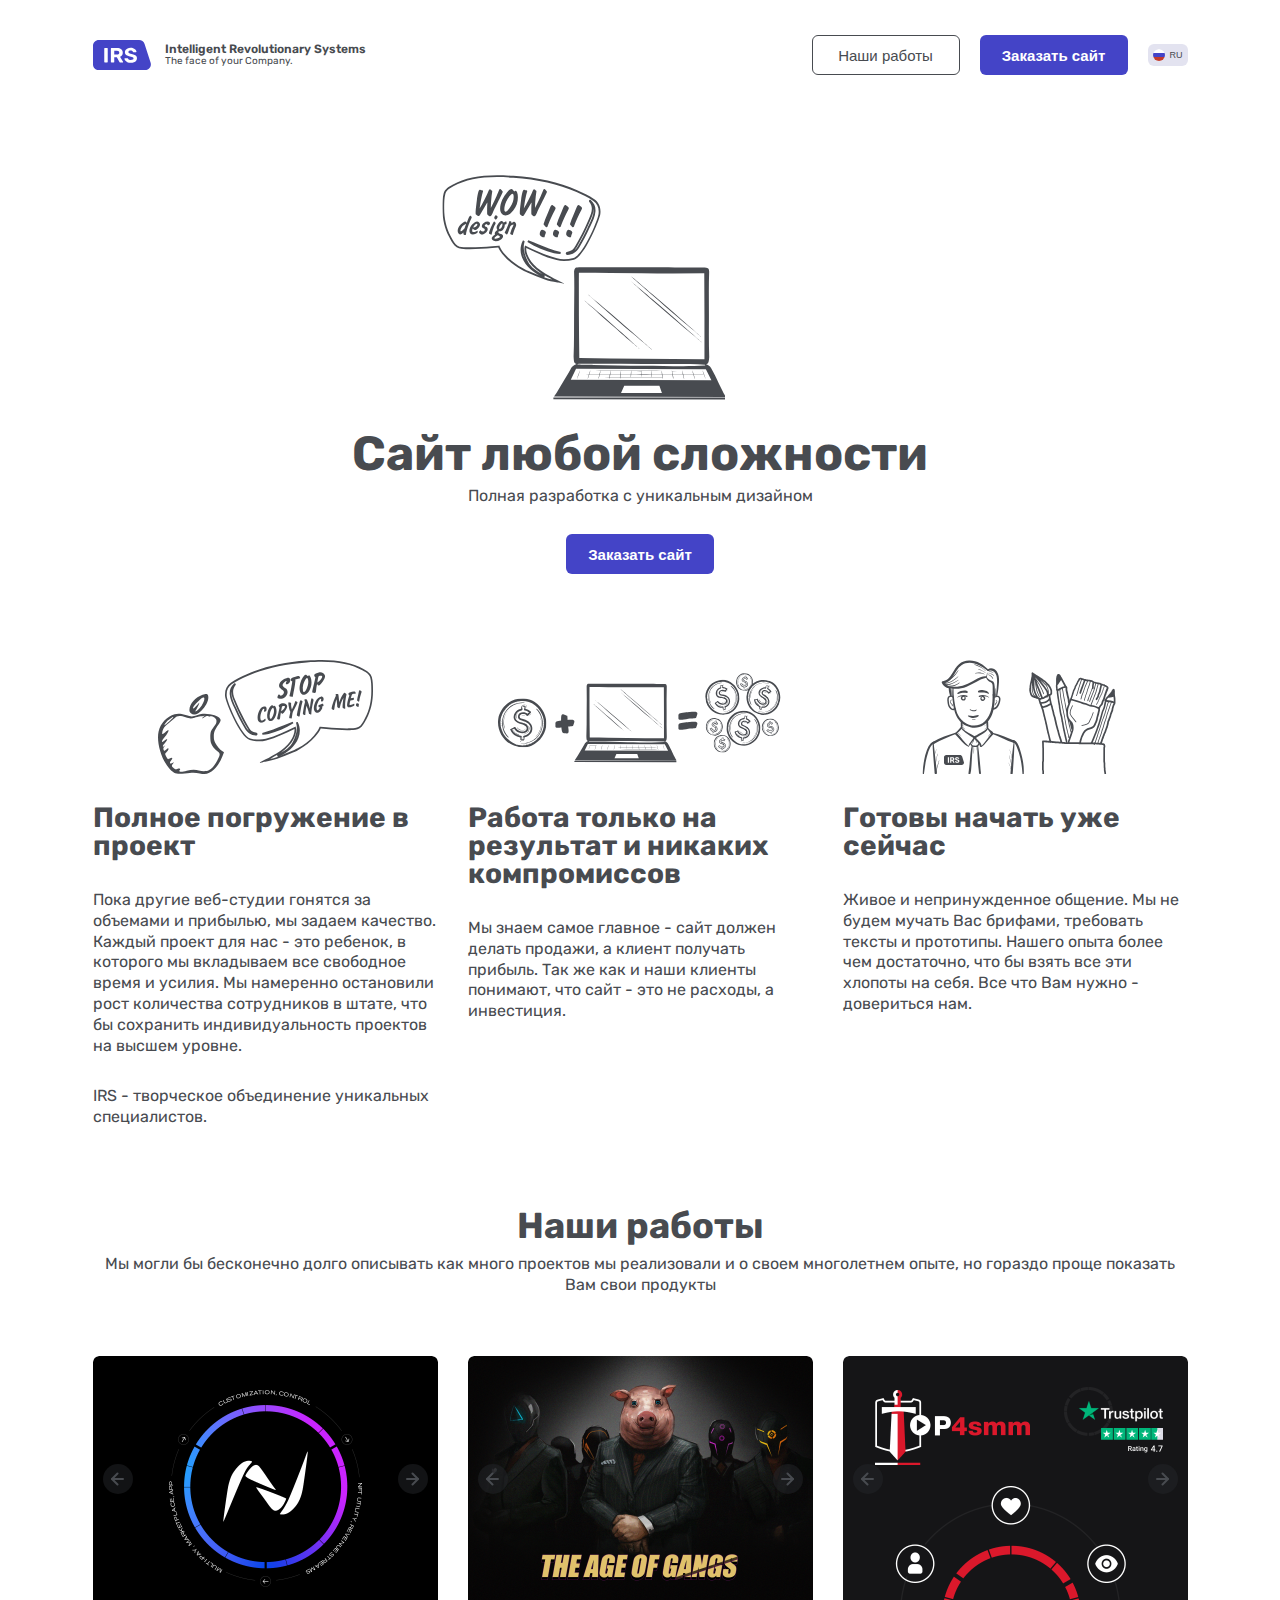
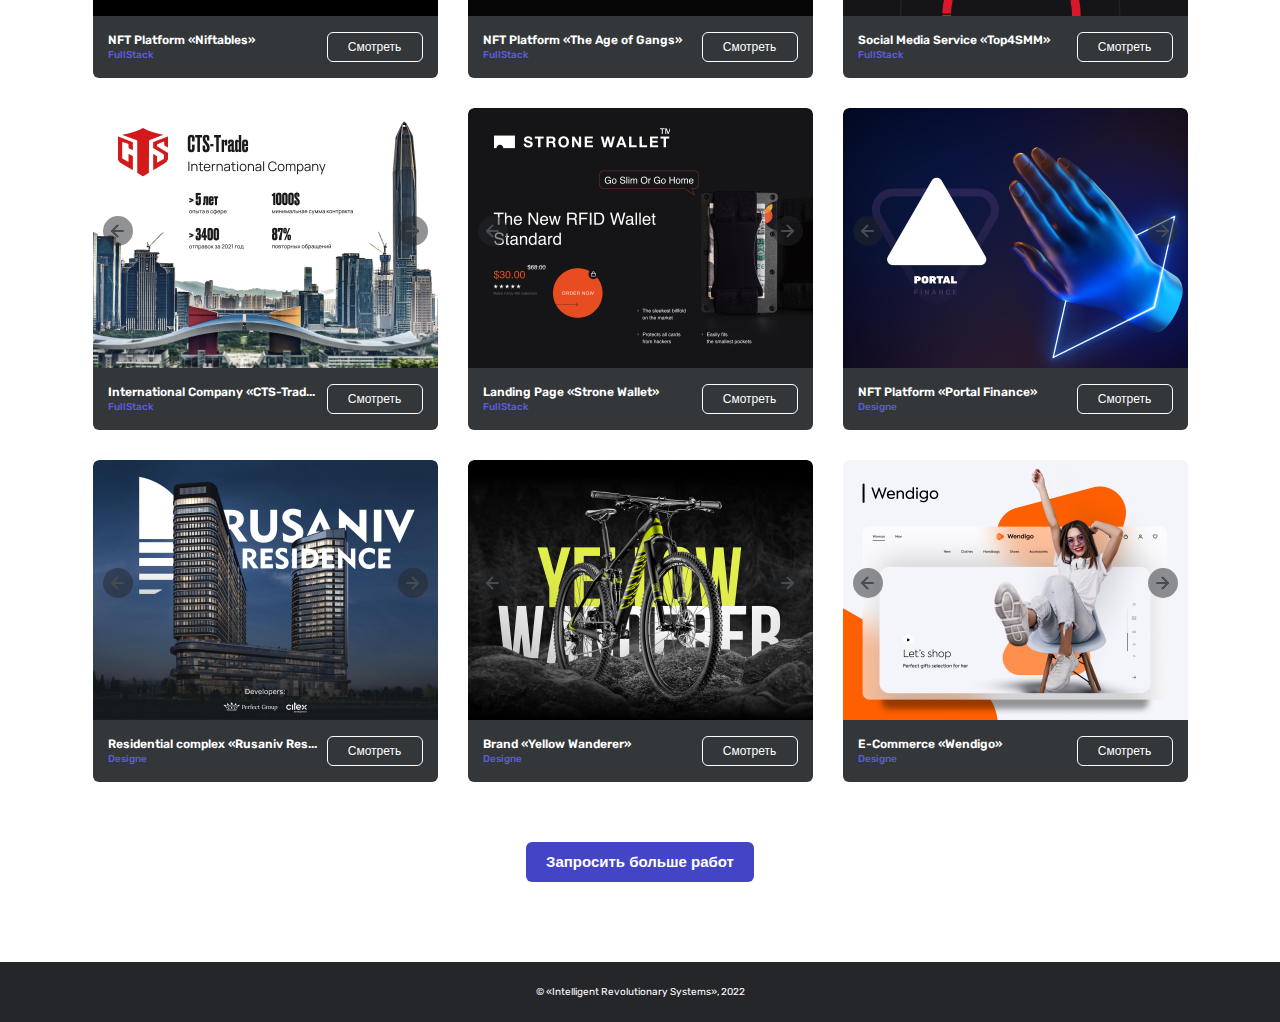
==== index.html @ e844b292 "add: mobile" ====
<!DOCTYPE html>
<html lang="en">

<head>
  <meta charset="UTF-8" />
  <meta http-equiv="X-UA-Compatible" content="IE=edge" />
  <meta name="viewport" content="width=device-width, initial-scale=1.0" />
  <title>Intelligent Revolutionary Systems</title>
  <link rel="stylesheet" href="./css/style.css" />
  <link rel="stylesheet" href="./css/reset.css" />
  <link rel="stylesheet" href="./css/swiper.css" />
</head>

<body>
  <div class="wrapper">
    <header class="header container">
      <div class="header__left-block">
        <img src="./img/header/logo.svg" alt="irs" />
        <div class="header__logo-title">
          <span>Intelligent Revolutionary Systems</span>
          <span>The face of your Company.</span>
        </div>
      </div>
      <div class="header__right-block">
        <button>Наши работы</button>
        <button>Заказать сайт</button>
        <button>
          <img src="./img/header/ru.svg" alt="ru" />
          RU
        </button>
      </div>
    </header>
    <main class="main container">
      <img class="main__logo" src="./img/main/main-logo.svg" alt="design" />
      <h1 class="main__title">Сайт любой сложности</h1>
      <span class="main__subtitle">Полная разработка с уникальным дизайном</span>
      <button class="main__button">Заказать сайт</button>
    </main>
    <div class="about container">
      <div class="about__elem">
        <img src="./img/about/about-elem1.svg" />
        <h2>Полное погружение в проект</h2>
        <p>
          Пока другие веб-студии гонятся за объемами и прибылью, мы задаем
          качество. Каждый проект для нас - это ребенок, в которого мы
          вкладываем все свободное время и усилия. Мы намеренно остановили
          рост количества сотрудников в штате, что бы сохранить
          индивидуальность проектов на высшем уровне.
        </p>
        <p>IRS - творческое объединение уникальных специалистов.</p>
      </div>
      <div class="about__elem">
        <img src="./img/about/about-elem2.svg" />
        <h2>Работа только на результат и никаких компромиссов</h2>
        <p>
          Мы знаем самое главное - сайт должен делать продажи, а клиент
          получать прибыль. Так же как и наши клиенты понимают, что сайт - это
          не расходы, а инвестиция.
        </p>
      </div>
      <div class="about__elem">
        <img src="./img/about/about-elem3.svg" />
        <h2>Готовы начать уже сейчас</h2>
        <p>
          Живое и непринужденное общение. Мы не будем мучать Вас брифами,
          требовать тексты и прототипы. Нашего опыта более чем достаточно, что
          бы взять все эти хлопоты на себя. Все что Вам нужно - довериться
          нам.
        </p>
      </div>
    </div>
    <div class="portfolio container">
      <h2 class="portfolio__title">Наши работы</h2>
      <span class="portfolio__subtitle">Мы могли бы бесконечно долго описывать как много проектов мы
        реализовали и о своем многолетнем опыте, но гораздо проще показать Вам
        свои продукты</span>
      <div class="portfolio__flex-container">
        <div class="flex-elem">
          <div class="flex-elem__slider swiper">
            <div class="swiper-wrapper">
              <div class="swiper-slide">
                <img src="./img/portfolio/elem1/slide1.png" alt="" />
              </div>
              <div class="swiper-slide">
                <img src="./img/portfolio/elem1/slide2.png" alt="" />
              </div>
              <div class="swiper-slide">
                <img src="./img/portfolio/elem1/slide3.png" alt="" />
              </div>
              <div class="swiper-slide">
                <img src="./img/portfolio/elem1/slide4.png" alt="" />
              </div>
            </div>
            <div class="swiper-pagination"></div>
            <div class="swiper-button-prev"></div>
            <div class="swiper-button-next"></div>
          </div>
          <div class="flex-elem__information">
            <div class="flex-elem__description">
              <span class="flex-elem__title">NFT Platform «Niftables»</span>
              <span class="flex-elem__subtitle">FullStack</span>
            </div>
            <button class="flex-elem__button">Смотреть</button>
          </div>
        </div>

        <div class="flex-elem">
          <div class="flex-elem__slider swiper">
            <div class="swiper-wrapper">
              <div class="swiper-slide">
                <img src="./img/portfolio/elem2/slide1.png" alt="" />
              </div>
              <div class="swiper-slide">
                <img src="./img/portfolio/elem2/slide2.png" alt="" />
              </div>
              <div class="swiper-slide">
                <img src="./img/portfolio/elem2/slide3.png" alt="" />
              </div>
              <div class="swiper-slide">
                <img src="./img/portfolio/elem2/slide4.png" alt="" />
              </div>
            </div>
            <div class="swiper-pagination"></div>
            <div class="swiper-button-prev"></div>
            <div class="swiper-button-next"></div>
          </div>
          <div class="flex-elem__information">
            <div class="flex-elem__description">
              <span class="flex-elem__title">NFT Platform «The Age of Gangs»</span>
              <span class="flex-elem__subtitle">FullStack</span>
            </div>
            <button class="flex-elem__button">Смотреть</button>
          </div>
        </div>

        <div class="flex-elem">
          <div class="flex-elem__slider swiper">
            <div class="swiper-wrapper">
              <div class="swiper-slide">
                <img src="./img/portfolio/elem3/slide1.png" alt="" />
              </div>
              <div class="swiper-slide">
                <img src="./img/portfolio/elem3/slide2.png" alt="" />
              </div>
              <div class="swiper-slide">
                <img src="./img/portfolio/elem3/slide3.png" alt="" />
              </div>
              <div class="swiper-slide">
                <img src="./img/portfolio/elem3/slide4.png" alt="" />
              </div>
            </div>
            <div class="swiper-pagination"></div>
            <div class="swiper-button-prev"></div>
            <div class="swiper-button-next"></div>
          </div>
          <div class="flex-elem__information">
            <div class="flex-elem__description">
              <span class="flex-elem__title">Social Media Service «Top4SMM»</span>
              <span class="flex-elem__subtitle">FullStack</span>
            </div>
            <button class="flex-elem__button">Смотреть</button>
          </div>
        </div>

        <div class="flex-elem">
          <div class="flex-elem__slider swiper">
            <div class="swiper-wrapper">
              <div class="swiper-slide">
                <img src="./img/portfolio/elem4/slide1.png" alt="" />
              </div>
              <div class="swiper-slide">
                <img src="./img/portfolio/elem4/slide2.png" alt="" />
              </div>
              <div class="swiper-slide">
                <img src="./img/portfolio/elem4/slide3.png" alt="" />
              </div>
              <div class="swiper-slide">
                <img src="./img/portfolio/elem4/slide4.png" alt="" />
              </div>
            </div>
            <div class="swiper-pagination"></div>
            <div class="swiper-button-prev"></div>
            <div class="swiper-button-next"></div>
          </div>
          <div class="flex-elem__information">
            <div class="flex-elem__description">
              <span class="flex-elem__title">International Company «CTS-Trad...</span>
              <span class="flex-elem__subtitle">FullStack</span>
            </div>
            <button class="flex-elem__button">Смотреть</button>
          </div>
        </div>

        <div class="flex-elem">
          <div class="flex-elem__slider swiper">
            <div class="swiper-wrapper">
              <div class="swiper-slide">
                <img src="./img/portfolio/elem5/slide1.png" alt="" />
              </div>
              <div class="swiper-slide">
                <img src="./img/portfolio/elem5/slide2.png" alt="" />
              </div>
              <div class="swiper-slide">
                <img src="./img/portfolio/elem5/slide3.png" alt="" />
              </div>
              <div class="swiper-slide">
                <img src="./img/portfolio/elem5/slide4.png" alt="" />
              </div>
            </div>
            <div class="swiper-pagination"></div>
            <div class="swiper-button-prev"></div>
            <div class="swiper-button-next"></div>
          </div>
          <div class="flex-elem__information">
            <div class="flex-elem__description">
              <span class="flex-elem__title">Landing Page «Strone Wallet»</span>
              <span class="flex-elem__subtitle">FullStack</span>
            </div>
            <button class="flex-elem__button">Смотреть</button>
          </div>
        </div>

        <div class="flex-elem">
          <div class="flex-elem__slider swiper">
            <div class="swiper-wrapper">
              <div class="swiper-slide">
                <img src="./img/portfolio/elem6/slide1.png" alt="" />
              </div>
              <div class="swiper-slide">
                <img src="./img/portfolio/elem6/slide2.png" alt="" />
              </div>
              <div class="swiper-slide">
                <img src="./img/portfolio/elem6/slide3.png" alt="" />
              </div>
              <div class="swiper-slide">
                <img src="./img/portfolio/elem6/slide4.png" alt="" />
              </div>
            </div>
            <div class="swiper-pagination"></div>
            <div class="swiper-button-prev"></div>
            <div class="swiper-button-next"></div>
          </div>
          <div class="flex-elem__information">
            <div class="flex-elem__description">
              <span class="flex-elem__title">NFT Platform «Portal Finance»</span>
              <span class="flex-elem__subtitle">Designe</span>
            </div>
            <button class="flex-elem__button">Смотреть</button>
          </div>
        </div>

        <div class="flex-elem">
          <div class="flex-elem__slider swiper">
            <div class="swiper-wrapper">
              <div class="swiper-slide">
                <img src="./img/portfolio/elem7/slide1.png" alt="" />
              </div>
              <div class="swiper-slide">
                <img src="./img/portfolio/elem7/slide2.png" alt="" />
              </div>
              <div class="swiper-slide">
                <img src="./img/portfolio/elem7/slide3.png" alt="" />
              </div>
              <div class="swiper-slide">
                <img src="./img/portfolio/elem7/slide4.png" alt="" />
              </div>
            </div>
            <div class="swiper-pagination"></div>
            <div class="swiper-button-prev"></div>
            <div class="swiper-button-next"></div>
          </div>
          <div class="flex-elem__information">
            <div class="flex-elem__description">
              <span class="flex-elem__title">Residential complex «Rusaniv Res...</span>
              <span class="flex-elem__subtitle">Designe</span>
            </div>
            <button class="flex-elem__button">Смотреть</button>
          </div>
        </div>

        <div class="flex-elem">
          <div class="flex-elem__slider swiper">
            <div class="swiper-wrapper">
              <div class="swiper-slide">
                <img src="./img/portfolio/elem8/slide1.png" alt="" />
              </div>
              <div class="swiper-slide">
                <img src="./img/portfolio/elem8/slide2.png" alt="" />
              </div>
              <div class="swiper-slide">
                <img src="./img/portfolio/elem8/slide3.png" alt="" />
              </div>
              <div class="swiper-slide">
                <img src="./img/portfolio/elem8/slide4.png" alt="" />
              </div>
            </div>
            <div class="swiper-pagination"></div>
            <div class="swiper-button-prev"></div>
            <div class="swiper-button-next"></div>
          </div>
          <div class="flex-elem__information">
            <div class="flex-elem__description">
              <span class="flex-elem__title">Brand «Yellow Wanderer»</span>
              <span class="flex-elem__subtitle">Designe</span>
            </div>
            <button class="flex-elem__button">Смотреть</button>
          </div>
        </div>

        <div class="flex-elem">
          <div class="flex-elem__slider swiper">
            <div class="swiper-wrapper">
              <div class="swiper-slide">
                <img src="./img/portfolio/elem9/slide1.png" alt="" />
              </div>
              <div class="swiper-slide">
                <img src="./img/portfolio/elem9/slide2.png" alt="" />
              </div>
              <div class="swiper-slide">
                <img src="./img/portfolio/elem9/slide3.png" alt="" />
              </div>
              <div class="swiper-slide">
                <img src="./img/portfolio/elem9/slide4.png" alt="" />
              </div>
            </div>
            <div class="swiper-pagination"></div>
            <div class="swiper-button-prev"></div>
            <div class="swiper-button-next"></div>
          </div>
          <div class="flex-elem__information">
            <div class="flex-elem__description">
              <span class="flex-elem__title">E-Commerce «Wendigo»</span>
              <span class="flex-elem__subtitle">Designe</span>
            </div>
            <button class="flex-elem__button">Смотреть</button>
          </div>
        </div>
      </div>
      <button class="portfolio__button">Запросить больше работ</button>
    </div>
    <footer class="footer">
      <span class="footer__description">© «Intelligent Revolutionary Systems», 2022</span>
    </footer>
  </div>
  <div class="wrapper-mobile">
    <header class="header-mobile">
      <div class="header-mobile__left-block">
        <img src="./img/header/logo.svg" alt="irs" />
        <div class="header__logo-title">
          <span>Intelligent Revolutionary Systems</span>
          <span>The face of your Company.</span>
        </div>
      </div>
      <div class="header-mobile__right-block">
        <button>
          <img src="./img/header/ru.svg" alt="ru" />
          RU
        </button>
      </div>
    </header>
    <main class="main-mobile">
      <div class="swiper main-mobile__slider">
        <!-- Дополнительная обязательная оболочка -->
        <div class="swiper-wrapper">
          <!-- Слайды -->
          <div class="swiper-slide">
            <img class="main-mobile__logo" src="./img/main/main-logo.svg" alt="design" />
            <h1 class="main-mobile__title">Сайт любой сложности</h1>
            <span class="main-mobile__subtitle">
              Полная разработка с уникальным дизайном</span>
            <img src="./img/main/hand.svg" alt="hand" class="hand">
          </div>
          <div class="swiper-slide">
            <img class="main-mobile__slide-logo" src="./img/about/about-elem1.svg">
            <h2>Полное погружение в проект</h2>
            <p>Пока другие веб-студии гонятся за объемами и прибылью, <span>мы задаем качество.</span> Каждый проект для
              нас - это
              ребенок, в которого мы вкладываем все свободное время и усилия. Мы намеренно остановили рост количества
              сотрудников в штате, что бы сохранить индивидуальность проектов на высшем уровне. </p>
            <p>
              IRS - творческое объединение уникальных специалистов. </p>
          </div>
          <div class="swiper-slide">
            <img class="main-mobile__slide-logo" src="./img/about/about-elem2.svg">
            <h2>Работа только на результат и никаких компромиссов</h2>
            <p>Мы знаем самое главное - сайт должен делать продажи, а клиент получать прибыль. Так же как и наши клиенты
              понимают, что сайт - это не расходы, а инвестиция. </p>
          </div>
          <div class="swiper-slide">
            <img class="main-mobile__slide-logo" src="./img/about/about-elem3.svg">
            <h2>Готовы начать уже сейчас</h2>
            <p>Живое и непринужденное общение. Мы не будем мучать Вас брифами, требовать тексты и прототипы. Нашего
              опыта более чем достаточно, что бы взять все эти хлопоты на себя. Все что Вам нужно - довериться нам. </p>
          </div>
        </div>
        <!-- Если нам нужна нумерация страниц -->
        <div class="swiper-pagination mobile-pagination"></div>
      </div>
    </main>
    <footer class="footer-mobile">
      <button>Заказать сайт</button>
      <button>Наши работы</button>
    </footer>


  </div>
  </div>
  <script src="./swiper.js"></script>
  <script src="./script.js"></script>
</body>

</html>
---- css/style.css ----
/* rubik-regular - latin_cyrillic */
@font-face {
  font-family: "Rubik";
  font-style: normal;
  font-weight: 400;
  src: url("../fonts/rubik-v19-latin_cyrillic-regular.eot");
  /* IE9 Compat Modes */
  src: local(""), url("../fonts/rubik-v19-latin_cyrillic-regular.eot?#iefix") format("embedded-opentype"), url("../fonts/rubik-v19-latin_cyrillic-regular.woff2") format("woff2"), url("../fonts/rubik-v19-latin_cyrillic-regular.woff") format("woff"), url("../fonts/rubik-v19-latin_cyrillic-regular.ttf") format("truetype"), url("../fonts/rubik-v19-latin_cyrillic-regular.svg#Rubik") format("svg");
  /* Legacy iOS */
}

/* rubik-500 - latin_cyrillic */
@font-face {
  font-family: "Rubik";
  font-style: normal;
  font-weight: 500;
  src: url("../fonts/rubik-v19-latin_cyrillic-500.eot");
  /* IE9 Compat Modes */
  src: local(""), url("../fonts/rubik-v19-latin_cyrillic-500.eot?#iefix") format("embedded-opentype"), url("../fonts/rubik-v19-latin_cyrillic-500.woff2") format("woff2"), url("../fonts/rubik-v19-latin_cyrillic-500.woff") format("woff"), url("../fonts/rubik-v19-latin_cyrillic-500.ttf") format("truetype"), url("../fonts/rubik-v19-latin_cyrillic-500.svg#Rubik") format("svg");
  /* Legacy iOS */
}

/* rubik-600 - latin_cyrillic */
@font-face {
  font-family: "Rubik";
  font-style: normal;
  font-weight: 600;
  src: url("../fonts/rubik-v19-latin_cyrillic-600.eot");
  /* IE9 Compat Modes */
  src: local(""), url("../fonts/rubik-v19-latin_cyrillic-600.eot?#iefix") format("embedded-opentype"), url("../fonts/rubik-v19-latin_cyrillic-600.woff2") format("woff2"), url("../fonts/rubik-v19-latin_cyrillic-600.woff") format("woff"), url("../fonts/rubik-v19-latin_cyrillic-600.ttf") format("truetype"), url("../fonts/rubik-v19-latin_cyrillic-600.svg#Rubik") format("svg");
  /* Legacy iOS */
}

/* rubik-700 - latin_cyrillic */
@font-face {
  font-family: "Rubik";
  font-style: normal;
  font-weight: 700;
  src: url("../fonts/rubik-v19-latin_cyrillic-700.eot");
  /* IE9 Compat Modes */
  src: local(""), url("../fonts/rubik-v19-latin_cyrillic-700.eot?#iefix") format("embedded-opentype"), url("../fonts/rubik-v19-latin_cyrillic-700.woff2") format("woff2"), url("../fonts/rubik-v19-latin_cyrillic-700.woff") format("woff"), url("../fonts/rubik-v19-latin_cyrillic-700.ttf") format("truetype"), url("../fonts/rubik-v19-latin_cyrillic-700.svg#Rubik") format("svg");
  /* Legacy iOS */
}

.container {
  width: 1095px;
  margin: 0 auto;
}

button {
  cursor: pointer;
  padding: 0;
  display: -webkit-box;
  display: -ms-flexbox;
  display: flex;
  -webkit-box-align: center;
      -ms-flex-align: center;
          align-items: center;
  -webkit-box-pack: center;
      -ms-flex-pack: center;
          justify-content: center;
  -webkit-transition: 0.3s;
  transition: 0.3s;
}

* {
  -webkit-box-sizing: border-box;
          box-sizing: border-box;
}

body {
  font-family: Rubik;
  font-style: normal;
  color: #484b50;
}

body .wrapper-mobile {
  display: none;
  padding: 0 15px;
  width: 100%;
  height: 100vh;
  -webkit-box-orient: vertical;
  -webkit-box-direction: normal;
      -ms-flex-direction: column;
          flex-direction: column;
  -webkit-box-pack: justify;
      -ms-flex-pack: justify;
          justify-content: space-between;
}

body .wrapper-mobile .header-mobile {
  height: 62px;
  display: -webkit-box;
  display: -ms-flexbox;
  display: flex;
  -webkit-box-pack: justify;
      -ms-flex-pack: justify;
          justify-content: space-between;
  -webkit-box-align: center;
      -ms-flex-align: center;
          align-items: center;
}

body .wrapper-mobile .header-mobile .header-mobile__left-block {
  display: -webkit-box;
  display: -ms-flexbox;
  display: flex;
  -webkit-box-align: center;
      -ms-flex-align: center;
          align-items: center;
  gap: 10px;
}

body .wrapper-mobile .header-mobile .header-mobile__left-block img {
  width: 62px;
}

body .wrapper-mobile .header-mobile .header-mobile__left-block .header__logo-title {
  display: -webkit-box;
  display: -ms-flexbox;
  display: flex;
  -webkit-box-orient: vertical;
  -webkit-box-direction: normal;
      -ms-flex-direction: column;
          flex-direction: column;
}

body .wrapper-mobile .header-mobile .header-mobile__left-block .header__logo-title span:first-child {
  font-weight: 600;
  font-size: 12px;
}

body .wrapper-mobile .header-mobile .header-mobile__left-block .header__logo-title span:last-child {
  font-weight: 400;
  font-size: 10px;
}

body .wrapper-mobile .header-mobile .header-mobile__right-block button {
  width: 40px;
  height: 22px;
  display: -webkit-box;
  display: -ms-flexbox;
  display: flex;
  -webkit-box-align: center;
      -ms-flex-align: center;
          align-items: center;
  -webkit-box-pack: center;
      -ms-flex-pack: center;
          justify-content: center;
  gap: 5px;
  font-weight: 500;
  font-size: 9px;
  border: none;
  background: #e3e3f0;
  border-radius: 6px;
  color: #484b50;
}

body .wrapper-mobile .header-mobile .header-mobile__right-block button img {
  width: 12px;
  border-radius: 32px;
}

body .wrapper-mobile .main-mobile {
  width: auto;
  max-width: 630px;
  margin: 0 auto;
}

body .wrapper-mobile .main-mobile .main-mobile__slider {
  height: 83vh;
}

body .wrapper-mobile .main-mobile .main-mobile__slider .swiper-wrapper .swiper-slide {
  padding: 21px;
  display: -webkit-box;
  display: -ms-flexbox;
  display: flex;
  -webkit-box-align: center;
      -ms-flex-align: center;
          align-items: center;
  -webkit-box-pack: center;
      -ms-flex-pack: center;
          justify-content: center;
  -webkit-box-orient: vertical;
  -webkit-box-direction: normal;
      -ms-flex-direction: column;
          flex-direction: column;
}

body .wrapper-mobile .main-mobile .main-mobile__slider .swiper-wrapper .swiper-slide .main-mobile__logo {
  width: 283px;
}

body .wrapper-mobile .main-mobile .main-mobile__slider .swiper-wrapper .swiper-slide .main-mobile__title {
  margin: 30px 0 0 0;
  font-weight: 700;
  font-size: 36px;
  text-align: center;
}

body .wrapper-mobile .main-mobile .main-mobile__slider .swiper-wrapper .swiper-slide .main-mobile__subtitle {
  font-weight: 400;
  font-size: 16px;
  line-height: 130%;
  text-align: center;
  margin: 10px 0 0 0;
}

body .wrapper-mobile .main-mobile .main-mobile__slider .swiper-wrapper .swiper-slide .hand {
  margin: 30px 0 0 0;
  width: 25px;
}

body .wrapper-mobile .main-mobile .main-mobile__slider .swiper-wrapper .swiper-slide .main-mobile__slide-logo {
  width: 309px;
}

body .wrapper-mobile .main-mobile .main-mobile__slider .swiper-wrapper .swiper-slide h2 {
  margin: 30px auto 0 0;
  font-weight: 700;
  font-size: 28px;
}

body .wrapper-mobile .main-mobile .main-mobile__slider .swiper-wrapper .swiper-slide p {
  margin: 30px auto 0 0;
  font-weight: 400;
  font-size: 16px;
  line-height: 130%;
}

body .wrapper-mobile .main-mobile .main-mobile__slider .swiper-wrapper .swiper-slide p span {
  font-weight: 600;
}

body .wrapper-mobile .main-mobile .main-mobile__slider .mobile-pagination {
  position: fixed;
  left: 15px;
  right: auto;
}

body .wrapper-mobile .main-mobile .main-mobile__slider .mobile-pagination .swiper-pagination-bullet-active {
  background: #4444C7;
}

body .wrapper-mobile .footer-mobile {
  display: -webkit-box;
  display: -ms-flexbox;
  display: flex;
  -webkit-box-align: center;
      -ms-flex-align: center;
          align-items: center;
  -webkit-box-pack: justify;
      -ms-flex-pack: justify;
          justify-content: space-between;
  padding: 0 0 15px 0;
  gap: 15px;
  border-radius: 6px;
}

body .wrapper-mobile .footer-mobile button {
  width: 100%;
  height: 40px;
  border: none;
  background: none;
  font-size: 15px;
  border-radius: 6px;
}

body .wrapper-mobile .footer-mobile button:first-child {
  background-color: #4444c7;
  font-weight: 600;
  color: #ffffff;
}

body .wrapper-mobile .footer-mobile button:first-child:hover {
  background-color: #5c5cdc;
}

body .wrapper-mobile .footer-mobile button:last-child {
  border: 1px solid #484b50;
  font-weight: 400;
  color: #484b50;
}

body .wrapper-mobile .footer-mobile button:last-child:hover {
  background-color: #484b50;
  color: #ffffff;
}

body .wrapper {
  padding: 35px 0 0 0;
  width: 100%;
}

body .wrapper .header {
  display: -webkit-box;
  display: -ms-flexbox;
  display: flex;
  -webkit-box-align: center;
      -ms-flex-align: center;
          align-items: center;
  -webkit-box-pack: justify;
      -ms-flex-pack: justify;
          justify-content: space-between;
}

body .wrapper .header .header__left-block {
  display: -webkit-box;
  display: -ms-flexbox;
  display: flex;
  -webkit-box-align: center;
      -ms-flex-align: center;
          align-items: center;
  -webkit-box-pack: start;
      -ms-flex-pack: start;
          justify-content: flex-start;
  gap: 12px;
}

body .wrapper .header .header__left-block img {
  width: 60px;
}

body .wrapper .header .header__left-block .header__logo-title {
  display: -webkit-box;
  display: -ms-flexbox;
  display: flex;
  -webkit-box-align: start;
      -ms-flex-align: start;
          align-items: flex-start;
  -webkit-box-orient: vertical;
  -webkit-box-direction: normal;
      -ms-flex-direction: column;
          flex-direction: column;
  -webkit-box-pack: center;
      -ms-flex-pack: center;
          justify-content: center;
}

body .wrapper .header .header__left-block .header__logo-title span {
  font-weight: 600;
  font-size: 12px;
  line-height: 100%;
  display: -webkit-box;
  display: -ms-flexbox;
  display: flex;
  -webkit-box-align: center;
      -ms-flex-align: center;
          align-items: center;
}

body .wrapper .header .header__left-block .header__logo-title span:last-child {
  font-weight: 400;
  font-size: 10px;
  line-height: 120%;
}

body .wrapper .header .header__right-block {
  display: -webkit-box;
  display: -ms-flexbox;
  display: flex;
  -webkit-box-align: center;
      -ms-flex-align: center;
          align-items: center;
  -webkit-box-pack: end;
      -ms-flex-pack: end;
          justify-content: flex-end;
  gap: 20px;
}

body .wrapper .header .header__right-block button {
  width: 148px;
  height: 40px;
  border: 1px solid #484b50;
  border-radius: 6px;
  background: none;
  font-weight: 400;
  font-size: 15px;
  color: #484b50;
}

body .wrapper .header .header__right-block button:nth-child(1):hover {
  background: #484b50;
  color: #ffffff;
}

body .wrapper .header .header__right-block button:nth-child(2) {
  background-color: #4444c7;
  border: none;
  color: #ffffff;
  font-weight: 600;
}

body .wrapper .header .header__right-block button:nth-child(2):hover {
  background: #5c5cdc;
}

body .wrapper .header .header__right-block button:nth-child(3) {
  display: -webkit-box;
  display: -ms-flexbox;
  display: flex;
  -webkit-box-align: center;
      -ms-flex-align: center;
          align-items: center;
  width: 40px;
  height: 22px;
  -webkit-box-pack: center;
      -ms-flex-pack: center;
          justify-content: center;
  gap: 5px;
  font-weight: 500;
  font-size: 9px;
  border: none;
  background-color: #e3e3f0;
}

body .wrapper .header .header__right-block button:nth-child(3):hover {
  background: #ffffff;
}

body .wrapper .header .header__right-block button:nth-child(3) img {
  border-radius: 50%;
  width: 12px;
}

body .wrapper .main {
  padding: 100px 0 0 0;
  display: -webkit-box;
  display: -ms-flexbox;
  display: flex;
  -webkit-box-orient: vertical;
  -webkit-box-direction: normal;
      -ms-flex-direction: column;
          flex-direction: column;
  -webkit-box-align: center;
      -ms-flex-align: center;
          align-items: center;
  -webkit-box-pack: center;
      -ms-flex-pack: center;
          justify-content: center;
}

body .wrapper .main .main__logo {
  width: 283px;
  -webkit-transform: translateX(-20%);
          transform: translateX(-20%);
}

body .wrapper .main .main__title {
  font-weight: 700;
  font-size: 48px;
  margin: 30px 0 0 0;
}

body .wrapper .main .main__subtitle {
  font-weight: 400;
  font-size: 16px;
  margin: 10px 0 0 0;
}

body .wrapper .main .main__button {
  margin: 30px 0 0 0;
  width: 148px;
  height: 40px;
  border-radius: 6px;
  font-weight: 600;
  font-size: 15px;
  background-color: #4444c7;
  border: none;
  color: #ffffff;
}

body .wrapper .main .main__button:hover {
  background: #5c5cdc;
}

body .wrapper .about {
  padding: 86px 0 0 0;
  display: -webkit-box;
  display: -ms-flexbox;
  display: flex;
  -webkit-box-pack: justify;
      -ms-flex-pack: justify;
          justify-content: space-between;
}

body .wrapper .about .about__elem {
  display: -webkit-box;
  display: -ms-flexbox;
  display: flex;
  -webkit-box-orient: vertical;
  -webkit-box-direction: normal;
      -ms-flex-direction: column;
          flex-direction: column;
  width: 345px;
  gap: 30px;
}

body .wrapper .about .about__elem img {
  width: 345px;
}

body .wrapper .about .about__elem h2 {
  font-weight: 700;
  font-size: 28px;
  line-height: 100%;
}

body .wrapper .about .about__elem p {
  font-weight: 400;
  font-size: 16px;
  line-height: 130%;
}

body .wrapper .portfolio {
  padding: 80px 0 0 0;
  display: -webkit-box;
  display: -ms-flexbox;
  display: flex;
  -webkit-box-orient: vertical;
  -webkit-box-direction: normal;
      -ms-flex-direction: column;
          flex-direction: column;
  -webkit-box-align: center;
      -ms-flex-align: center;
          align-items: center;
}

body .wrapper .portfolio .portfolio__title {
  font-weight: 700;
  font-size: 36px;
}

body .wrapper .portfolio .portfolio__subtitle {
  margin: 10px 0 0 0;
  font-weight: 400;
  font-size: 16px;
  line-height: 130%;
  text-align: center;
}

body .wrapper .portfolio .portfolio__flex-container {
  margin: 30px 0 0 0;
  display: -webkit-box;
  display: -ms-flexbox;
  display: flex;
  -ms-flex-wrap: wrap;
      flex-wrap: wrap;
  -webkit-box-pack: justify;
      -ms-flex-pack: justify;
          justify-content: space-between;
}

body .wrapper .portfolio .portfolio__flex-container .flex-elem {
  margin: 30px 0 0 0;
  width: 345px;
  height: 322px;
  border-radius: 6px;
  overflow: hidden;
}

body .wrapper .portfolio .portfolio__flex-container .flex-elem .flex-elem__slider {
  width: 100%;
  height: 260px;
}

body .wrapper .portfolio .portfolio__flex-container .flex-elem .flex-elem__slider:hover .swiper-button-next,
body .wrapper .portfolio .portfolio__flex-container .flex-elem .flex-elem__slider:hover .swiper-button-prev {
  background-image: url(../img/portfolio/arrow-white.svg);
}

body .wrapper .portfolio .portfolio__flex-container .flex-elem .flex-elem__slider .swiper-wrapper .swiper-slide:hover {
  cursor: pointer;
}

body .wrapper .portfolio .portfolio__flex-container .flex-elem .flex-elem__slider .swiper-wrapper .swiper-slide img {
  display: block;
  width: 100%;
  border-radius: 6px 6px 0 0;
}

body .wrapper .portfolio .portfolio__flex-container .flex-elem .flex-elem__slider .swiper-button-prev,
body .wrapper .portfolio .portfolio__flex-container .flex-elem .flex-elem__slider .swiper-button-next {
  background: rgba(36, 38, 41, 0.5);
  width: 30px;
  height: 30px;
  border-radius: 100%;
  background-repeat: no-repeat;
  background-position: center;
  -webkit-transition: 0.3s;
  transition: 0.3s;
}

body .wrapper .portfolio .portfolio__flex-container .flex-elem .flex-elem__slider .swiper-button-prev:hover,
body .wrapper .portfolio .portfolio__flex-container .flex-elem .flex-elem__slider .swiper-button-next:hover {
  background-color: #5c5cdc;
}

body .wrapper .portfolio .portfolio__flex-container .flex-elem .flex-elem__slider .swiper-button-prev::after,
body .wrapper .portfolio .portfolio__flex-container .flex-elem .flex-elem__slider .swiper-button-next::after {
  content: "";
}

body .wrapper .portfolio .portfolio__flex-container .flex-elem .flex-elem__slider .swiper-button-prev {
  background-image: url(../img/portfolio/arrow-grey.svg);
}

body .wrapper .portfolio .portfolio__flex-container .flex-elem .flex-elem__slider .swiper-button-next {
  background-image: url(../img/portfolio/arrow-grey.svg);
  -webkit-transform: rotate(180deg);
          transform: rotate(180deg);
}

body .wrapper .portfolio .portfolio__flex-container .flex-elem .flex-elem__slider .swiper-pagination .swiper-pagination-bullet {
  opacity: 1;
  background: #484b50;
  width: 6px;
  height: 6px;
  margin: 0 3px;
}

body .wrapper .portfolio .portfolio__flex-container .flex-elem .flex-elem__slider .swiper-pagination .swiper-pagination-bullet.swiper-pagination-bullet-active {
  background-color: #4444c7;
}

body .wrapper .portfolio .portfolio__flex-container .flex-elem .flex-elem__information {
  width: 100%;
  height: 62px;
  background-color: #33373a;
  display: -webkit-box;
  display: -ms-flexbox;
  display: flex;
  -webkit-box-align: center;
      -ms-flex-align: center;
          align-items: center;
  -webkit-box-pack: justify;
      -ms-flex-pack: justify;
          justify-content: space-between;
  padding: 0 15px;
}

body .wrapper .portfolio .portfolio__flex-container .flex-elem .flex-elem__information .flex-elem__description {
  display: -webkit-box;
  display: -ms-flexbox;
  display: flex;
  -webkit-box-orient: vertical;
  -webkit-box-direction: normal;
      -ms-flex-direction: column;
          flex-direction: column;
}

body .wrapper .portfolio .portfolio__flex-container .flex-elem .flex-elem__information .flex-elem__description .flex-elem__title {
  font-weight: 600;
  font-size: 12px;
  color: #ffffff;
}

body .wrapper .portfolio .portfolio__flex-container .flex-elem .flex-elem__information .flex-elem__description .flex-elem__subtitle {
  margin: 4px 0 0 0;
  font-weight: 500;
  font-size: 10px;
  color: #5c5cdc;
}

body .wrapper .portfolio .portfolio__flex-container .flex-elem .flex-elem__information .flex-elem__button {
  width: 96px;
  height: 30px;
  border: 1px solid #ffffff;
  border-radius: 6px;
  background: none;
  font-weight: 400;
  font-size: 12px;
  line-height: 14px;
  color: #ffffff;
}

body .wrapper .portfolio .portfolio__flex-container .flex-elem .flex-elem__information .flex-elem__button:hover {
  background: #ffffff;
  border: none;
  color: #484b50;
}

body .wrapper .portfolio .portfolio__button {
  margin: 60px 0 0 0;
  width: 228px;
  height: 40px;
  border-radius: 6px;
  font-weight: 600;
  font-size: 15px;
  background-color: #4444c7;
  border: none;
  color: #ffffff;
}

body .wrapper .portfolio .portfolio__button:hover {
  background: #5c5cdc;
}

body .wrapper .footer {
  margin: 80px 0 0 0;
  width: 100%;
  background-color: #242629;
  height: 60px;
  display: -webkit-box;
  display: -ms-flexbox;
  display: flex;
  -webkit-box-align: center;
      -ms-flex-align: center;
          align-items: center;
  -webkit-box-pack: center;
      -ms-flex-pack: center;
          justify-content: center;
}

body .wrapper .footer .footer__description {
  font-weight: 400;
  font-size: 10px;
  color: #ffffff;
}

@media (max-width: 1200px) {
  body .wrapper {
    display: none;
  }
  body .wrapper-mobile {
    display: -webkit-box;
    display: -ms-flexbox;
    display: flex;
  }
}
/*# sourceMappingURL=style.css.map */
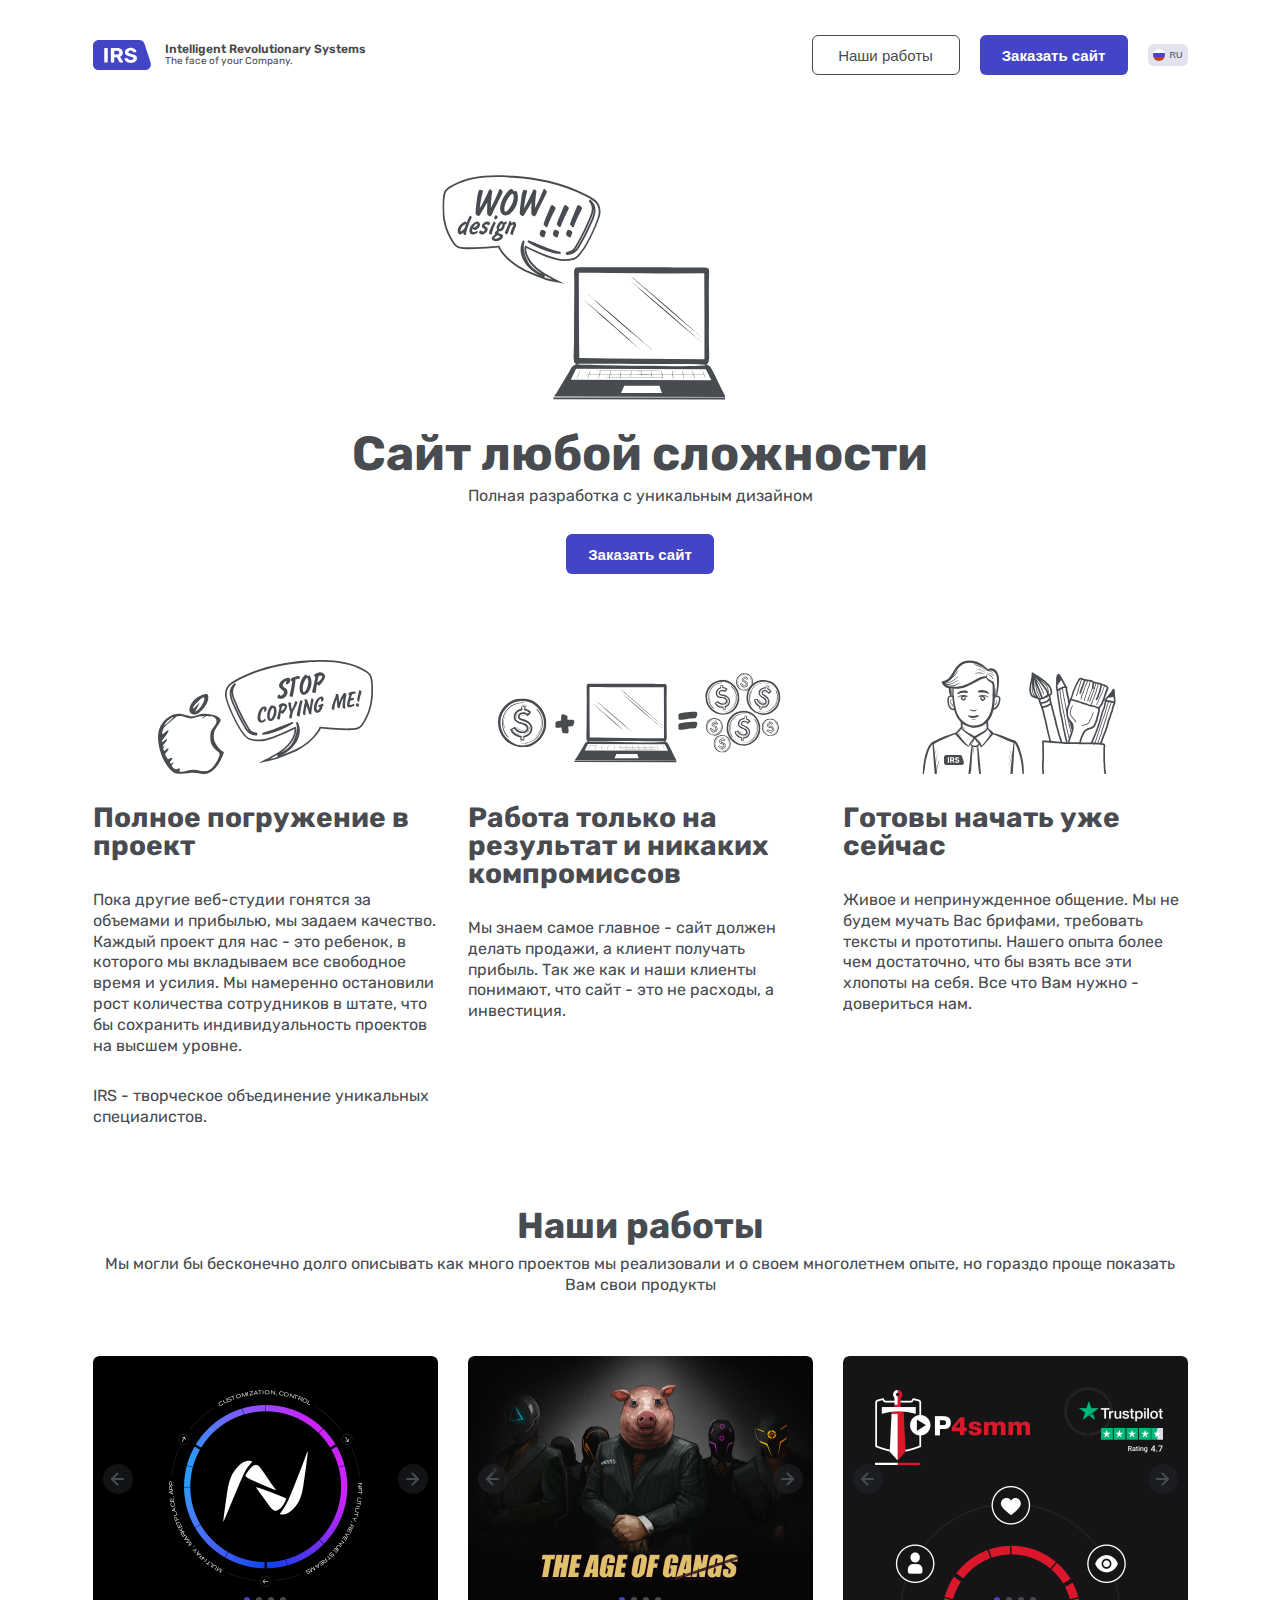
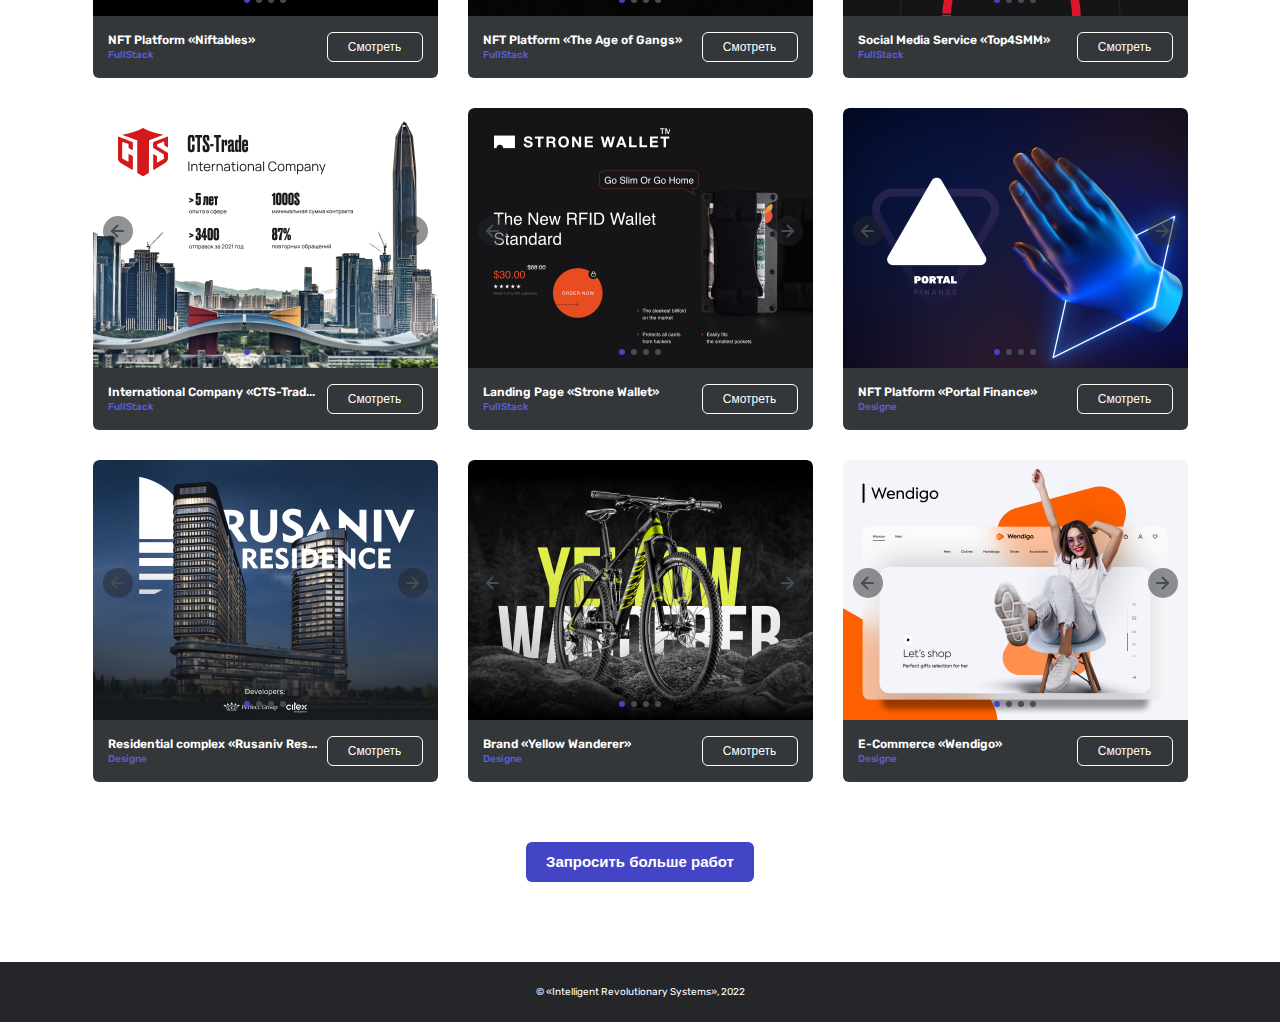
==== commit 838a9191: "add portfolio" ====
--- a/index.html
+++ b/index.html
@@ -399,7 +399,7 @@
     </main>
     <footer class="footer-mobile">
       <button>Заказать сайт</button>
-      <button>Наши работы</button>
+      <button onclick="document.location='./portfolio.html'">Наши работы</button>
     </footer>
 
 
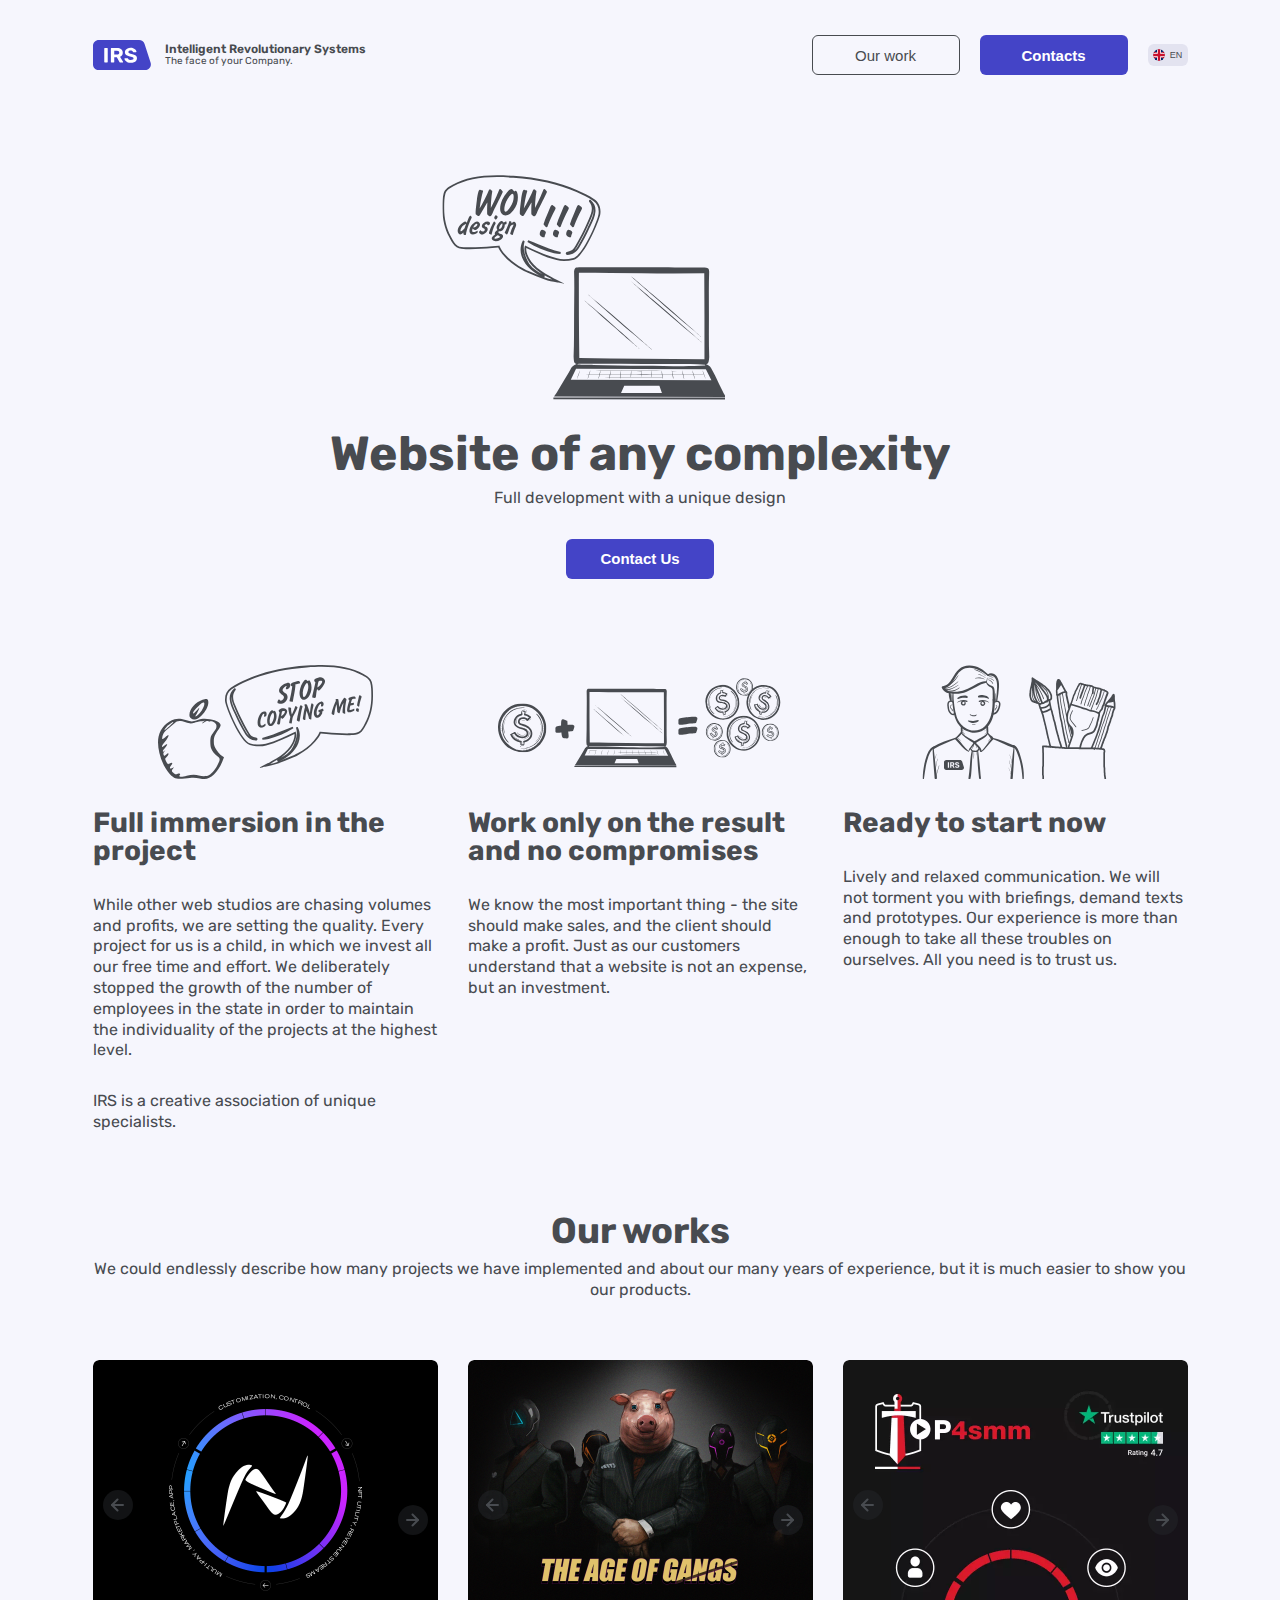
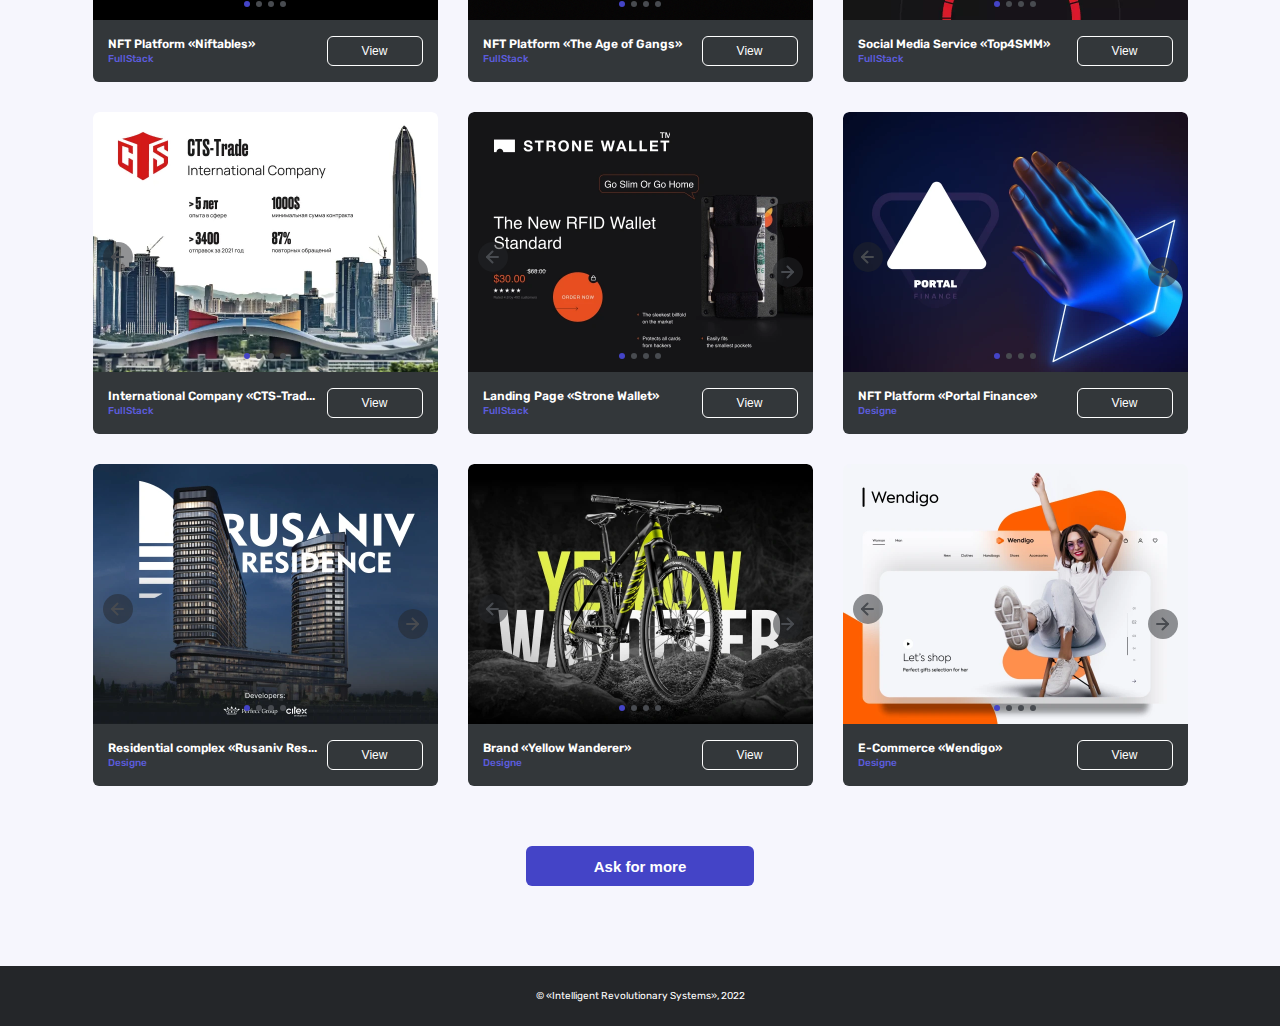
==== commit 393d9bad: "Fix end" ====
--- a/index.html
+++ b/index.html
@@ -6,14 +6,101 @@
   <meta http-equiv="X-UA-Compatible" content="IE=edge" />
   <meta name="viewport" content="width=device-width, initial-scale=1.0" />
   <title>Intelligent Revolutionary Systems</title>
+  <link rel="stylesheet" href="./css/fonts.css" />
   <link rel="stylesheet" href="./css/style.css" />
   <link rel="stylesheet" href="./css/reset.css" />
   <link rel="stylesheet" href="./css/swiper.css" />
 </head>
 
 <body>
+  <div class="social-container">
+    <div class="social">
+      <h2 class="social__title">The fastest<br>response</h2>
+      <span class="social__subtitle">No waiting</span>
+      <div class="social__flex-container">
+
+        <a href="https://wa.me/995591003896" target="_blank">
+          <div class="social__flex-elem social__elem1">
+            <div class="flex-elem__left-block">
+              <img src="./img/social/whatsapp.svg" alt="whatsapp">
+              <div class="span-container">
+                 <span>WhatsApp</span>
+              <span>+995 591 00 38 96</span>
+              </div>
+             
+            </div>
+            <img src="./img/social/whatsapp-qr.svg" class="flex-elem__qr">
+          </div>
+        </a>
+
+        <a href="https://t.me/olegbtm" target="_blank">
+          <div class="social__flex-elem social__elem2">
+            <div class="flex-elem__left-block">
+              <img src="./img/social/telegram.svg" alt="telegram">
+              <div class="span-container">
+              <span>Telegtam</span>
+              <span>@olegbtm</span>
+              </div>
+            </div>
+            <img src="./img/social/telegram-qr.svg" class="flex-elem__qr">
+          </div>
+        </a>
+
+        <a href="mailto:webirsteam@gmail.com" target="_blank">
+          <div class="social__flex-elem social__elem3">
+            <div class="flex-elem__left-block">
+              <img src="./img/social/mail.svg" alt="mail">
+              <div class="span-container">
+              <span>E-mail</span>
+              <span>webirsteam@gmail.com</span>
+              </div>
+            </div>
+            <img src="./img/social/mail-qr.svg" class="flex-elem__qr">
+          </div>
+        </a>
+
+        <a href="https://www.instagram.com/webirs.io/" target="_blank" >
+          <div class="social__flex-elem social__elem4">
+            <div class="flex-elem__left-block">
+              <img src="./img/social/instagram.svg" alt="instagram">
+              <div class="span-container">
+              <span>Instagram</span>
+              <span>@webIRS.io</span>
+              </div>
+            </div>
+            <img src="./img/social/instagram-qr.svg" class="flex-elem__qr">
+          </div>
+        </a>
+
+        <a href="https://www.behance.net/qipeer">
+          <div class="social__flex-elem social__elem5">
+            <div class="flex-elem__left-block">
+              <img src="./img/social/behance.svg" alt="behance" target="_blank">
+              <div class="span-container">
+              <span>Behance</span>
+              <span>@qipeer</span>
+              </div>
+            </div>
+            <img src="./img/social/behance-qr.svg" class="flex-elem__qr">
+          </div>
+        </a>
+
+      </div>
+    </div>
+  </div>
   <div class="wrapper">
+
     <header class="header container">
+      <div class="language">
+        <div  onclick="document.location='./ru/index.html'"  class="language__ru">
+        <img src="./img/header/ru.svg" alt="ru">
+        <span>Русский</span>
+      </div>
+        <div class="language__en">
+        <img src="./img/header/en.svg" alt="en">
+        <span>English</span>
+      </div>
+      </div>
       <div class="header__left-block">
         <img src="./img/header/logo.svg" alt="irs" />
         <div class="header__logo-title">
@@ -22,73 +109,63 @@
         </div>
       </div>
       <div class="header__right-block">
-        <button>Наши работы</button>
-        <button>Заказать сайт</button>
-        <button>
-          <img src="./img/header/ru.svg" alt="ru" />
-          RU
+        <button onclick="document.location='#portfolio'">Our work</button>
+        <button class="connection">Contacts</button>
+        <button class="lang_button">
+          <img src="./img/header/en.svg" alt="en" />
+          EN
         </button>
       </div>
     </header>
     <main class="main container">
       <img class="main__logo" src="./img/main/main-logo.svg" alt="design" />
-      <h1 class="main__title">Сайт любой сложности</h1>
-      <span class="main__subtitle">Полная разработка с уникальным дизайном</span>
-      <button class="main__button">Заказать сайт</button>
+      <h1 class="main__title">Website of any complexity</h1>
+      <span class="main__subtitle">Full development with a unique design</span>
+      <button class="main__button connection">Contact Us</button>
     </main>
     <div class="about container">
       <div class="about__elem">
         <img src="./img/about/about-elem1.svg" />
-        <h2>Полное погружение в проект</h2>
+        <h2>Full immersion in the project</h2>
         <p>
-          Пока другие веб-студии гонятся за объемами и прибылью, мы задаем
-          качество. Каждый проект для нас - это ребенок, в которого мы
-          вкладываем все свободное время и усилия. Мы намеренно остановили
-          рост количества сотрудников в штате, что бы сохранить
-          индивидуальность проектов на высшем уровне.
+          While other web studios are chasing volumes and profits, we are setting the quality. Every project for us is a child, in which we invest all our free time and effort. We deliberately stopped the growth of the number of employees in the state in order to maintain the individuality of the projects at the highest level.
         </p>
-        <p>IRS - творческое объединение уникальных специалистов.</p>
+        <p>IRS is a creative association of unique specialists.</p>
       </div>
       <div class="about__elem">
         <img src="./img/about/about-elem2.svg" />
-        <h2>Работа только на результат и никаких компромиссов</h2>
+        <h2>Work only on the result and no compromises</h2>
         <p>
-          Мы знаем самое главное - сайт должен делать продажи, а клиент
-          получать прибыль. Так же как и наши клиенты понимают, что сайт - это
-          не расходы, а инвестиция.
+          We know the most important thing - the site should make sales, and the client should make a profit. Just as our customers understand that a website is not an expense, but an investment.
         </p>
       </div>
       <div class="about__elem">
         <img src="./img/about/about-elem3.svg" />
-        <h2>Готовы начать уже сейчас</h2>
+        <h2>Ready to start now</h2>
         <p>
-          Живое и непринужденное общение. Мы не будем мучать Вас брифами,
-          требовать тексты и прототипы. Нашего опыта более чем достаточно, что
-          бы взять все эти хлопоты на себя. Все что Вам нужно - довериться
-          нам.
+          Lively and relaxed communication. We will not torment you with briefings, demand texts and prototypes. Our experience is more than enough to take all these troubles on ourselves. All you need is to trust us. 
         </p>
       </div>
     </div>
-    <div class="portfolio container">
-      <h2 class="portfolio__title">Наши работы</h2>
-      <span class="portfolio__subtitle">Мы могли бы бесконечно долго описывать как много проектов мы
-        реализовали и о своем многолетнем опыте, но гораздо проще показать Вам
-        свои продукты</span>
+    <div class="portfolio container" id="portfolio">
+      <h2 class="portfolio__title">Our works</h2>
+      <span class="portfolio__subtitle">We could endlessly describe how many projects we have implemented and about our many years of experience, but it is much easier to show you our products.</span>
       <div class="portfolio__flex-container">
-        <div class="flex-elem">
-          <div class="flex-elem__slider swiper">
-            <div class="swiper-wrapper">
-              <div class="swiper-slide">
-                <img src="./img/portfolio/elem1/slide1.png" alt="" />
-              </div>
-              <div class="swiper-slide">
-                <img src="./img/portfolio/elem1/slide2.png" alt="" />
-              </div>
-              <div class="swiper-slide">
-                <img src="./img/portfolio/elem1/slide3.png" alt="" />
-              </div>
-              <div class="swiper-slide">
-                <img src="./img/portfolio/elem1/slide4.png" alt="" />
+        <a href="https://www.niftables.com/" target="_blank">
+        <div class="flex-elem">
+          <div class="flex-elem__slider swiper">
+            <div class="swiper-wrapper">
+              <div class="swiper-slide">
+                <img src="./img/portfolio/elem1/slide1.webp" alt="" />
+              </div>
+              <div class="swiper-slide">
+                <img src="./img/portfolio/elem1/slide2.webp" alt="" />
+              </div>
+              <div class="swiper-slide">
+                <img src="./img/portfolio/elem1/slide3.webp" alt="" />
+              </div>
+              <div class="swiper-slide">
+                <img src="./img/portfolio/elem1/slide4.webp" alt="" />
               </div>
             </div>
             <div class="swiper-pagination"></div>
@@ -100,24 +177,26 @@
               <span class="flex-elem__title">NFT Platform «Niftables»</span>
               <span class="flex-elem__subtitle">FullStack</span>
             </div>
-            <button class="flex-elem__button">Смотреть</button>
-          </div>
-        </div>
-
-        <div class="flex-elem">
-          <div class="flex-elem__slider swiper">
-            <div class="swiper-wrapper">
-              <div class="swiper-slide">
-                <img src="./img/portfolio/elem2/slide1.png" alt="" />
-              </div>
-              <div class="swiper-slide">
-                <img src="./img/portfolio/elem2/slide2.png" alt="" />
-              </div>
-              <div class="swiper-slide">
-                <img src="./img/portfolio/elem2/slide3.png" alt="" />
-              </div>
-              <div class="swiper-slide">
-                <img src="./img/portfolio/elem2/slide4.png" alt="" />
+            <button class="flex-elem__button">View</button>
+          </div>
+        </div>
+      </a>
+
+      <a href="https://theageofgangs.io/" target="_blank">
+        <div class="flex-elem">
+          <div class="flex-elem__slider swiper">
+            <div class="swiper-wrapper">
+              <div class="swiper-slide">
+                <img src="./img/portfolio/elem2/slide1.webp" alt="" />
+              </div>
+              <div class="swiper-slide">
+                <img src="./img/portfolio/elem2/slide2.webp" alt="" />
+              </div>
+              <div class="swiper-slide">
+                <img src="./img/portfolio/elem2/slide3.webp" alt="" />
+              </div>
+              <div class="swiper-slide">
+                <img src="./img/portfolio/elem2/slide4.webp" alt="" />
               </div>
             </div>
             <div class="swiper-pagination"></div>
@@ -129,24 +208,26 @@
               <span class="flex-elem__title">NFT Platform «The Age of Gangs»</span>
               <span class="flex-elem__subtitle">FullStack</span>
             </div>
-            <button class="flex-elem__button">Смотреть</button>
-          </div>
-        </div>
-
-        <div class="flex-elem">
-          <div class="flex-elem__slider swiper">
-            <div class="swiper-wrapper">
-              <div class="swiper-slide">
-                <img src="./img/portfolio/elem3/slide1.png" alt="" />
-              </div>
-              <div class="swiper-slide">
-                <img src="./img/portfolio/elem3/slide2.png" alt="" />
-              </div>
-              <div class="swiper-slide">
-                <img src="./img/portfolio/elem3/slide3.png" alt="" />
-              </div>
-              <div class="swiper-slide">
-                <img src="./img/portfolio/elem3/slide4.png" alt="" />
+            <button class="flex-elem__button">View</button>
+          </div>
+        </div>
+      </a>
+
+      <a href="https://top4smm.com/" target="_blank">
+        <div class="flex-elem">
+          <div class="flex-elem__slider swiper">
+            <div class="swiper-wrapper">
+              <div class="swiper-slide">
+                <img src="./img/portfolio/elem3/slide1.webp" alt="" />
+              </div>
+              <div class="swiper-slide">
+                <img src="./img/portfolio/elem3/slide2.webp" alt="" />
+              </div>
+              <div class="swiper-slide">
+                <img src="./img/portfolio/elem3/slide3.webp" alt="" />
+              </div>
+              <div class="swiper-slide">
+                <img src="./img/portfolio/elem3/slide4.webp" alt="" />
               </div>
             </div>
             <div class="swiper-pagination"></div>
@@ -158,24 +239,26 @@
               <span class="flex-elem__title">Social Media Service «Top4SMM»</span>
               <span class="flex-elem__subtitle">FullStack</span>
             </div>
-            <button class="flex-elem__button">Смотреть</button>
-          </div>
-        </div>
-
-        <div class="flex-elem">
-          <div class="flex-elem__slider swiper">
-            <div class="swiper-wrapper">
-              <div class="swiper-slide">
-                <img src="./img/portfolio/elem4/slide1.png" alt="" />
-              </div>
-              <div class="swiper-slide">
-                <img src="./img/portfolio/elem4/slide2.png" alt="" />
-              </div>
-              <div class="swiper-slide">
-                <img src="./img/portfolio/elem4/slide3.png" alt="" />
-              </div>
-              <div class="swiper-slide">
-                <img src="./img/portfolio/elem4/slide4.png" alt="" />
+            <button class="flex-elem__button">View</button>
+          </div>
+        </div>
+      </a>
+
+      <a href="https://cts-trade.com/" target="_blank">
+        <div class="flex-elem">
+          <div class="flex-elem__slider swiper">
+            <div class="swiper-wrapper">
+              <div class="swiper-slide">
+                <img src="./img/portfolio/elem4/slide1.webp" alt="" />
+              </div>
+              <div class="swiper-slide">
+                <img src="./img/portfolio/elem4/slide2.webp" alt="" />
+              </div>
+              <div class="swiper-slide">
+                <img src="./img/portfolio/elem4/slide3.webp" alt="" />
+              </div>
+              <div class="swiper-slide">
+                <img src="./img/portfolio/elem4/slide4.webp" alt="" />
               </div>
             </div>
             <div class="swiper-pagination"></div>
@@ -187,24 +270,26 @@
               <span class="flex-elem__title">International Company «CTS-Trad...</span>
               <span class="flex-elem__subtitle">FullStack</span>
             </div>
-            <button class="flex-elem__button">Смотреть</button>
-          </div>
-        </div>
-
-        <div class="flex-elem">
-          <div class="flex-elem__slider swiper">
-            <div class="swiper-wrapper">
-              <div class="swiper-slide">
-                <img src="./img/portfolio/elem5/slide1.png" alt="" />
-              </div>
-              <div class="swiper-slide">
-                <img src="./img/portfolio/elem5/slide2.png" alt="" />
-              </div>
-              <div class="swiper-slide">
-                <img src="./img/portfolio/elem5/slide3.png" alt="" />
-              </div>
-              <div class="swiper-slide">
-                <img src="./img/portfolio/elem5/slide4.png" alt="" />
+            <button class="flex-elem__button">View</button>
+          </div>
+        </div>
+      </a>
+
+      <a href="https://stronewallet.com/" target="_blank">
+        <div class="flex-elem">
+          <div class="flex-elem__slider swiper">
+            <div class="swiper-wrapper">
+              <div class="swiper-slide">
+                <img src="./img/portfolio/elem5/slide1.webp" alt="" />
+              </div>
+              <div class="swiper-slide">
+                <img src="./img/portfolio/elem5/slide2.webp" alt="" />
+              </div>
+              <div class="swiper-slide">
+                <img src="./img/portfolio/elem5/slide3.webp" alt="" />
+              </div>
+              <div class="swiper-slide">
+                <img src="./img/portfolio/elem5/slide4.webp" alt="" />
               </div>
             </div>
             <div class="swiper-pagination"></div>
@@ -216,24 +301,26 @@
               <span class="flex-elem__title">Landing Page «Strone Wallet»</span>
               <span class="flex-elem__subtitle">FullStack</span>
             </div>
-            <button class="flex-elem__button">Смотреть</button>
-          </div>
-        </div>
-
-        <div class="flex-elem">
-          <div class="flex-elem__slider swiper">
-            <div class="swiper-wrapper">
-              <div class="swiper-slide">
-                <img src="./img/portfolio/elem6/slide1.png" alt="" />
-              </div>
-              <div class="swiper-slide">
-                <img src="./img/portfolio/elem6/slide2.png" alt="" />
-              </div>
-              <div class="swiper-slide">
-                <img src="./img/portfolio/elem6/slide3.png" alt="" />
-              </div>
-              <div class="swiper-slide">
-                <img src="./img/portfolio/elem6/slide4.png" alt="" />
+            <button class="flex-elem__button">View</button>
+          </div>
+        </div>
+      </a>
+
+      <a href="https://www.behance.net/gallery/133855119/Portal-Finance-NFT" target="_blank">
+        <div class="flex-elem">
+          <div class="flex-elem__slider swiper">
+            <div class="swiper-wrapper">
+              <div class="swiper-slide">
+                <img src="./img/portfolio/elem6/slide1.webp" alt="" />
+              </div>
+              <div class="swiper-slide">
+                <img src="./img/portfolio/elem6/slide2.webp" alt="" />
+              </div>
+              <div class="swiper-slide">
+                <img src="./img/portfolio/elem6/slide3.webp" alt="" />
+              </div>
+              <div class="swiper-slide">
+                <img src="./img/portfolio/elem6/slide4.webp" alt="" />
               </div>
             </div>
             <div class="swiper-pagination"></div>
@@ -245,24 +332,26 @@
               <span class="flex-elem__title">NFT Platform «Portal Finance»</span>
               <span class="flex-elem__subtitle">Designe</span>
             </div>
-            <button class="flex-elem__button">Смотреть</button>
-          </div>
-        </div>
-
-        <div class="flex-elem">
-          <div class="flex-elem__slider swiper">
-            <div class="swiper-wrapper">
-              <div class="swiper-slide">
-                <img src="./img/portfolio/elem7/slide1.png" alt="" />
-              </div>
-              <div class="swiper-slide">
-                <img src="./img/portfolio/elem7/slide2.png" alt="" />
-              </div>
-              <div class="swiper-slide">
-                <img src="./img/portfolio/elem7/slide3.png" alt="" />
-              </div>
-              <div class="swiper-slide">
-                <img src="./img/portfolio/elem7/slide4.png" alt="" />
+            <button class="flex-elem__button">View</button>
+          </div>
+        </div>
+      </a>
+
+      <a href="https://www.behance.net/gallery/110155755/Rusaniv-Residence" target="_blank">
+        <div class="flex-elem">
+          <div class="flex-elem__slider swiper">
+            <div class="swiper-wrapper">
+              <div class="swiper-slide">
+                <img src="./img/portfolio/elem7/slide1.webp" alt="" />
+              </div>
+              <div class="swiper-slide">
+                <img src="./img/portfolio/elem7/slide2.webp" alt="" />
+              </div>
+              <div class="swiper-slide">
+                <img src="./img/portfolio/elem7/slide3.webp" alt="" />
+              </div>
+              <div class="swiper-slide">
+                <img src="./img/portfolio/elem7/slide4.webp" alt="" />
               </div>
             </div>
             <div class="swiper-pagination"></div>
@@ -274,24 +363,26 @@
               <span class="flex-elem__title">Residential complex «Rusaniv Res...</span>
               <span class="flex-elem__subtitle">Designe</span>
             </div>
-            <button class="flex-elem__button">Смотреть</button>
-          </div>
-        </div>
-
-        <div class="flex-elem">
-          <div class="flex-elem__slider swiper">
-            <div class="swiper-wrapper">
-              <div class="swiper-slide">
-                <img src="./img/portfolio/elem8/slide1.png" alt="" />
-              </div>
-              <div class="swiper-slide">
-                <img src="./img/portfolio/elem8/slide2.png" alt="" />
-              </div>
-              <div class="swiper-slide">
-                <img src="./img/portfolio/elem8/slide3.png" alt="" />
-              </div>
-              <div class="swiper-slide">
-                <img src="./img/portfolio/elem8/slide4.png" alt="" />
+            <button class="flex-elem__button">View</button>
+          </div>
+        </div>
+      </a>
+
+      <a href="https://www.behance.net/gallery/110313809/Yellow-Wanderer" target="_blank">
+        <div class="flex-elem">
+          <div class="flex-elem__slider swiper">
+            <div class="swiper-wrapper">
+              <div class="swiper-slide">
+                <img src="./img/portfolio/elem8/slide1.webp" alt="" />
+              </div>
+              <div class="swiper-slide">
+                <img src="./img/portfolio/elem8/slide2.webp" alt="" />
+              </div>
+              <div class="swiper-slide">
+                <img src="./img/portfolio/elem8/slide3.webp" alt="" />
+              </div>
+              <div class="swiper-slide">
+                <img src="./img/portfolio/elem8/slide4.webp" alt="" />
               </div>
             </div>
             <div class="swiper-pagination"></div>
@@ -303,24 +394,26 @@
               <span class="flex-elem__title">Brand «Yellow Wanderer»</span>
               <span class="flex-elem__subtitle">Designe</span>
             </div>
-            <button class="flex-elem__button">Смотреть</button>
-          </div>
-        </div>
-
-        <div class="flex-elem">
-          <div class="flex-elem__slider swiper">
-            <div class="swiper-wrapper">
-              <div class="swiper-slide">
-                <img src="./img/portfolio/elem9/slide1.png" alt="" />
-              </div>
-              <div class="swiper-slide">
-                <img src="./img/portfolio/elem9/slide2.png" alt="" />
-              </div>
-              <div class="swiper-slide">
-                <img src="./img/portfolio/elem9/slide3.png" alt="" />
-              </div>
-              <div class="swiper-slide">
-                <img src="./img/portfolio/elem9/slide4.png" alt="" />
+            <button class="flex-elem__button">View</button>
+          </div>
+        </div>
+      </a>
+
+      <a href="https://www.behance.net/gallery/109546299/Wendigo" target="_blank">
+        <div class="flex-elem">
+          <div class="flex-elem__slider swiper">
+            <div class="swiper-wrapper">
+              <div class="swiper-slide">
+                <img src="./img/portfolio/elem9/slide1.webp" alt="" />
+              </div>
+              <div class="swiper-slide">
+                <img src="./img/portfolio/elem9/slide2.webp" alt="" />
+              </div>
+              <div class="swiper-slide">
+                <img src="./img/portfolio/elem9/slide3.webp" alt="" />
+              </div>
+              <div class="swiper-slide">
+                <img src="./img/portfolio/elem9/slide4.webp" alt="" />
               </div>
             </div>
             <div class="swiper-pagination"></div>
@@ -332,11 +425,13 @@
               <span class="flex-elem__title">E-Commerce «Wendigo»</span>
               <span class="flex-elem__subtitle">Designe</span>
             </div>
-            <button class="flex-elem__button">Смотреть</button>
-          </div>
-        </div>
-      </div>
-      <button class="portfolio__button">Запросить больше работ</button>
+            <button class="flex-elem__button">View</button>
+          </div>
+        </div>
+      </a>
+
+      </div>
+      <button class="portfolio__button connection">Ask for more</button>
     </div>
     <footer class="footer">
       <span class="footer__description">© «Intelligent Revolutionary Systems», 2022</span>
@@ -344,6 +439,16 @@
   </div>
   <div class="wrapper-mobile">
     <header class="header-mobile">
+      <div class="language">
+        <div onclick="document.location='./ru/index.html'" class="language__ru">
+        <img src="./img/header/ru.svg" alt="ru">
+        <span>Русский</span>
+      </div>
+        <div class="language__en">
+        <img src="./img/header/en.svg" alt="en">
+        <span>English</span>
+      </div>
+      </div>
       <div class="header-mobile__left-block">
         <img src="./img/header/logo.svg" alt="irs" />
         <div class="header__logo-title">
@@ -352,54 +457,47 @@
         </div>
       </div>
       <div class="header-mobile__right-block">
-        <button>
-          <img src="./img/header/ru.svg" alt="ru" />
-          RU
+        <button class="lang_button">
+          <img src="./img/header/en.svg" alt="en" />
+          EN
         </button>
       </div>
     </header>
     <main class="main-mobile">
       <div class="swiper main-mobile__slider">
-        <!-- Дополнительная обязательная оболочка -->
         <div class="swiper-wrapper">
-          <!-- Слайды -->
           <div class="swiper-slide">
             <img class="main-mobile__logo" src="./img/main/main-logo.svg" alt="design" />
-            <h1 class="main-mobile__title">Сайт любой сложности</h1>
+            <h1 class="main-mobile__title">Website of any complexity</h1>
             <span class="main-mobile__subtitle">
-              Полная разработка с уникальным дизайном</span>
+              Full development with a unique design</span>
             <img src="./img/main/hand.svg" alt="hand" class="hand">
           </div>
           <div class="swiper-slide">
             <img class="main-mobile__slide-logo" src="./img/about/about-elem1.svg">
-            <h2>Полное погружение в проект</h2>
-            <p>Пока другие веб-студии гонятся за объемами и прибылью, <span>мы задаем качество.</span> Каждый проект для
-              нас - это
-              ребенок, в которого мы вкладываем все свободное время и усилия. Мы намеренно остановили рост количества
-              сотрудников в штате, что бы сохранить индивидуальность проектов на высшем уровне. </p>
+            <h2>Full immersion in the project</h2>
+            <p>While other web studios are chasing volumes and profits, we are setting the quality. Every project for us is a child, in which we invest all our free time and effort. We deliberately stopped the growth of the number of employees in the state in order to maintain the individuality of the projects at the highest level.
+              </p>
             <p>
-              IRS - творческое объединение уникальных специалистов. </p>
+              IRS is a creative association of unique specialists.</p>
           </div>
           <div class="swiper-slide">
             <img class="main-mobile__slide-logo" src="./img/about/about-elem2.svg">
-            <h2>Работа только на результат и никаких компромиссов</h2>
-            <p>Мы знаем самое главное - сайт должен делать продажи, а клиент получать прибыль. Так же как и наши клиенты
-              понимают, что сайт - это не расходы, а инвестиция. </p>
+            <h2>Work only on the result and no compromises</h2>
+            <p>We know the most important thing - the site should make sales, and the client should make a profit. Just as our customers understand that a website is not an expense, but an investment.</p>
           </div>
           <div class="swiper-slide">
             <img class="main-mobile__slide-logo" src="./img/about/about-elem3.svg">
-            <h2>Готовы начать уже сейчас</h2>
-            <p>Живое и непринужденное общение. Мы не будем мучать Вас брифами, требовать тексты и прототипы. Нашего
-              опыта более чем достаточно, что бы взять все эти хлопоты на себя. Все что Вам нужно - довериться нам. </p>
-          </div>
-        </div>
-        <!-- Если нам нужна нумерация страниц -->
+            <h2>Ready to start now</h2>
+            <p>Lively and relaxed communication. We will not torment you with briefings, demand texts and prototypes. Our experience is more than enough to take all these troubles on ourselves. All you need is to trust us. </p>
+          </div>
+        </div>
         <div class="swiper-pagination mobile-pagination"></div>
       </div>
     </main>
     <footer class="footer-mobile">
-      <button>Заказать сайт</button>
-      <button onclick="document.location='./portfolio.html'">Наши работы</button>
+      <button class="connection">Contact Us</button>
+      <button onclick="document.location='./portfolio.html'">Our works</button>
     </footer>
 
 
--- a/css/fonts.css
+++ b/css/fonts.css
@@ -0,0 +1,72 @@
+/* rubik-regular - latin_cyrillic */
+@font-face {
+    font-family: "Rubik";
+    font-style: normal;
+    font-weight: 400;
+    src: url("../fonts/rubik-v19-latin_cyrillic-regular.eot"); /* IE9 Compat Modes */
+    src: local(""),
+      url("../fonts/rubik-v19-latin_cyrillic-regular.eot?#iefix")
+        format("embedded-opentype"),
+      /* IE6-IE8 */ url("../fonts/rubik-v19-latin_cyrillic-regular.woff2")
+        format("woff2"),
+      /* Super Modern Browsers */
+        url("../fonts/rubik-v19-latin_cyrillic-regular.woff") format("woff"),
+      /* Modern Browsers */ url("../fonts/rubik-v19-latin_cyrillic-regular.ttf")
+        format("truetype"),
+      /* Safari, Android, iOS */
+        url("../fonts/rubik-v19-latin_cyrillic-regular.svg#Rubik") format("svg"); /* Legacy iOS */
+  }
+  /* rubik-500 - latin_cyrillic */
+  @font-face {
+    font-family: "Rubik";
+    font-style: normal;
+    font-weight: 500;
+    src: url("../fonts/rubik-v19-latin_cyrillic-500.eot"); /* IE9 Compat Modes */
+    src: local(""),
+      url("../fonts/rubik-v19-latin_cyrillic-500.eot?#iefix")
+        format("embedded-opentype"),
+      /* IE6-IE8 */ url("../fonts/rubik-v19-latin_cyrillic-500.woff2")
+        format("woff2"),
+      /* Super Modern Browsers */
+        url("../fonts/rubik-v19-latin_cyrillic-500.woff") format("woff"),
+      /* Modern Browsers */ url("../fonts/rubik-v19-latin_cyrillic-500.ttf")
+        format("truetype"),
+      /* Safari, Android, iOS */
+        url("../fonts/rubik-v19-latin_cyrillic-500.svg#Rubik") format("svg"); /* Legacy iOS */
+  }
+  /* rubik-600 - latin_cyrillic */
+  @font-face {
+    font-family: "Rubik";
+    font-style: normal;
+    font-weight: 600;
+    src: url("../fonts/rubik-v19-latin_cyrillic-600.eot"); /* IE9 Compat Modes */
+    src: local(""),
+      url("../fonts/rubik-v19-latin_cyrillic-600.eot?#iefix")
+        format("embedded-opentype"),
+      /* IE6-IE8 */ url("../fonts/rubik-v19-latin_cyrillic-600.woff2")
+        format("woff2"),
+      /* Super Modern Browsers */
+        url("../fonts/rubik-v19-latin_cyrillic-600.woff") format("woff"),
+      /* Modern Browsers */ url("../fonts/rubik-v19-latin_cyrillic-600.ttf")
+        format("truetype"),
+      /* Safari, Android, iOS */
+        url("../fonts/rubik-v19-latin_cyrillic-600.svg#Rubik") format("svg"); /* Legacy iOS */
+  }
+  /* rubik-700 - latin_cyrillic */
+  @font-face {
+    font-family: "Rubik";
+    font-style: normal;
+    font-weight: 700;
+    src: url("../fonts/rubik-v19-latin_cyrillic-700.eot"); /* IE9 Compat Modes */
+    src: local(""),
+      url("../fonts/rubik-v19-latin_cyrillic-700.eot?#iefix")
+        format("embedded-opentype"),
+      /* IE6-IE8 */ url("../fonts/rubik-v19-latin_cyrillic-700.woff2")
+        format("woff2"),
+      /* Super Modern Browsers */
+        url("../fonts/rubik-v19-latin_cyrillic-700.woff") format("woff"),
+      /* Modern Browsers */ url("../fonts/rubik-v19-latin_cyrillic-700.ttf")
+        format("truetype"),
+      /* Safari, Android, iOS */
+        url("../fonts/rubik-v19-latin_cyrillic-700.svg#Rubik") format("svg"); /* Legacy iOS */
+  }--- a/css/style.css
+++ b/css/style.css
@@ -1,50 +1,44 @@
-/* rubik-regular - latin_cyrillic */
-@font-face {
-  font-family: "Rubik";
-  font-style: normal;
-  font-weight: 400;
-  src: url("../fonts/rubik-v19-latin_cyrillic-regular.eot");
-  /* IE9 Compat Modes */
-  src: local(""), url("../fonts/rubik-v19-latin_cyrillic-regular.eot?#iefix") format("embedded-opentype"), url("../fonts/rubik-v19-latin_cyrillic-regular.woff2") format("woff2"), url("../fonts/rubik-v19-latin_cyrillic-regular.woff") format("woff"), url("../fonts/rubik-v19-latin_cyrillic-regular.ttf") format("truetype"), url("../fonts/rubik-v19-latin_cyrillic-regular.svg#Rubik") format("svg");
-  /* Legacy iOS */
-}
-
-/* rubik-500 - latin_cyrillic */
-@font-face {
-  font-family: "Rubik";
-  font-style: normal;
-  font-weight: 500;
-  src: url("../fonts/rubik-v19-latin_cyrillic-500.eot");
-  /* IE9 Compat Modes */
-  src: local(""), url("../fonts/rubik-v19-latin_cyrillic-500.eot?#iefix") format("embedded-opentype"), url("../fonts/rubik-v19-latin_cyrillic-500.woff2") format("woff2"), url("../fonts/rubik-v19-latin_cyrillic-500.woff") format("woff"), url("../fonts/rubik-v19-latin_cyrillic-500.ttf") format("truetype"), url("../fonts/rubik-v19-latin_cyrillic-500.svg#Rubik") format("svg");
-  /* Legacy iOS */
-}
-
-/* rubik-600 - latin_cyrillic */
-@font-face {
-  font-family: "Rubik";
-  font-style: normal;
-  font-weight: 600;
-  src: url("../fonts/rubik-v19-latin_cyrillic-600.eot");
-  /* IE9 Compat Modes */
-  src: local(""), url("../fonts/rubik-v19-latin_cyrillic-600.eot?#iefix") format("embedded-opentype"), url("../fonts/rubik-v19-latin_cyrillic-600.woff2") format("woff2"), url("../fonts/rubik-v19-latin_cyrillic-600.woff") format("woff"), url("../fonts/rubik-v19-latin_cyrillic-600.ttf") format("truetype"), url("../fonts/rubik-v19-latin_cyrillic-600.svg#Rubik") format("svg");
-  /* Legacy iOS */
-}
-
-/* rubik-700 - latin_cyrillic */
-@font-face {
-  font-family: "Rubik";
-  font-style: normal;
-  font-weight: 700;
-  src: url("../fonts/rubik-v19-latin_cyrillic-700.eot");
-  /* IE9 Compat Modes */
-  src: local(""), url("../fonts/rubik-v19-latin_cyrillic-700.eot?#iefix") format("embedded-opentype"), url("../fonts/rubik-v19-latin_cyrillic-700.woff2") format("woff2"), url("../fonts/rubik-v19-latin_cyrillic-700.woff") format("woff"), url("../fonts/rubik-v19-latin_cyrillic-700.ttf") format("truetype"), url("../fonts/rubik-v19-latin_cyrillic-700.svg#Rubik") format("svg");
-  /* Legacy iOS */
+@-webkit-keyframes hand {
+  0% {
+    -webkit-transform: translateY(0px);
+            transform: translateY(0px);
+  }
+  50% {
+    -webkit-transform: translateY(20px);
+            transform: translateY(20px);
+  }
+  100% {
+    -webkit-transform: translateY(0px);
+            transform: translateY(0px);
+  }
+}
+
+@keyframes hand {
+  0% {
+    -webkit-transform: translateY(0px);
+            transform: translateY(0px);
+  }
+  50% {
+    -webkit-transform: translateY(20px);
+            transform: translateY(20px);
+  }
+  100% {
+    -webkit-transform: translateY(0px);
+            transform: translateY(0px);
+  }
 }
 
 .container {
   width: 1095px;
   margin: 0 auto;
+}
+
+a {
+  text-decoration: none;
+}
+
+a :focus {
+  outline: 0;
 }
 
 button {
@@ -66,19 +60,22 @@
 * {
   -webkit-box-sizing: border-box;
           box-sizing: border-box;
+  -webkit-tap-highlight-color: rgba(0, 0, 0, 0);
 }
 
 body {
+  background-color: #F6F6FD;
   font-family: Rubik;
   font-style: normal;
   color: #484b50;
 }
 
 body .wrapper-mobile {
+  position: relative;
   display: none;
-  padding: 0 15px;
+  padding: 0 15px 15px 15px;
   width: 100%;
-  height: 100vh;
+  height: calc(var(--vh, 1vh) * 100);
   -webkit-box-orient: vertical;
   -webkit-box-direction: normal;
       -ms-flex-direction: column;
@@ -99,6 +96,70 @@
   -webkit-box-align: center;
       -ms-flex-align: center;
           align-items: center;
+}
+
+body .wrapper-mobile .header-mobile .language {
+  position: absolute;
+  display: none;
+  -webkit-box-orient: vertical;
+  -webkit-box-direction: normal;
+      -ms-flex-direction: column;
+          flex-direction: column;
+  right: 15px;
+  top: 41px;
+  z-index: 2;
+  background: #E3E3F0;
+  border-radius: 6px;
+}
+
+body .wrapper-mobile .header-mobile .language.active {
+  display: -webkit-box;
+  display: -ms-flexbox;
+  display: flex;
+}
+
+body .wrapper-mobile .header-mobile .language .language__ru,
+body .wrapper-mobile .header-mobile .language .language__en {
+  width: 130px;
+  height: 40px;
+  display: -webkit-box;
+  display: -ms-flexbox;
+  display: flex;
+  -webkit-box-align: center;
+      -ms-flex-align: center;
+          align-items: center;
+  gap: 10px;
+  padding: 0 15px;
+}
+
+body .wrapper-mobile .header-mobile .language .language__ru img,
+body .wrapper-mobile .header-mobile .language .language__en img {
+  width: 18px;
+  border-radius: 100%;
+}
+
+body .wrapper-mobile .header-mobile .language .language__ru span,
+body .wrapper-mobile .header-mobile .language .language__en span {
+  font-weight: 400;
+  font-size: 14px;
+}
+
+body .wrapper-mobile .header-mobile .language .language__ru:hover,
+body .wrapper-mobile .header-mobile .language .language__en:hover {
+  border-radius: 0 0 6px 6px;
+  -webkit-transition: .3s;
+  transition: .3s;
+  cursor: pointer;
+  background-color: #FFFFFF;
+}
+
+body .wrapper-mobile .header-mobile .language .language__ru {
+  border-radius: 6px 6px 0 0;
+  border-bottom: 1px #D6D6E0 solid;
+}
+
+body .wrapper-mobile .header-mobile .language .language__ru:hover {
+  border-radius: 6px 6px 0 0;
 }
 
 body .wrapper-mobile .header-mobile .header-mobile__left-block {
@@ -168,7 +229,7 @@
 }
 
 body .wrapper-mobile .main-mobile .main-mobile__slider {
-  height: 83vh;
+  height: calc(var(--vh, 1vh) * 83);
 }
 
 body .wrapper-mobile .main-mobile .main-mobile__slider .swiper-wrapper .swiper-slide {
@@ -210,6 +271,8 @@
 body .wrapper-mobile .main-mobile .main-mobile__slider .swiper-wrapper .swiper-slide .hand {
   margin: 30px 0 0 0;
   width: 25px;
+  -webkit-animation: hand 1.5s linear infinite;
+          animation: hand 1.5s linear infinite;
 }
 
 body .wrapper-mobile .main-mobile .main-mobile__slider .swiper-wrapper .swiper-slide .main-mobile__slide-logo {
@@ -240,10 +303,11 @@
 }
 
 body .wrapper-mobile .main-mobile .main-mobile__slider .mobile-pagination .swiper-pagination-bullet-active {
-  background: #4444C7;
+  background: #4444c7;
 }
 
 body .wrapper-mobile .footer-mobile {
+  padding: 15px 0 0 0;
   display: -webkit-box;
   display: -ms-flexbox;
   display: flex;
@@ -253,7 +317,6 @@
   -webkit-box-pack: justify;
       -ms-flex-pack: justify;
           justify-content: space-between;
-  padding: 0 0 15px 0;
   gap: 15px;
   border-radius: 6px;
 }
@@ -288,9 +351,170 @@
   color: #ffffff;
 }
 
+body .social-container {
+  display: none;
+}
+
+body .social-container.active {
+  position: fixed;
+  top: 0;
+  left: 0;
+  width: 100%;
+  height: 100%;
+  z-index: 10;
+  background: rgba(7, 7, 12, 0.8);
+  -webkit-backdrop-filter: blur(3px);
+          backdrop-filter: blur(3px);
+  -webkit-box-align: center;
+      -ms-flex-align: center;
+          align-items: center;
+  -webkit-box-pack: center;
+      -ms-flex-pack: center;
+          justify-content: center;
+  display: -webkit-box;
+  display: -ms-flexbox;
+  display: flex;
+}
+
+body .social-container.active .social {
+  width: 1160px;
+  text-align: center;
+}
+
+body .social-container.active .social .social__title {
+  font-weight: 700;
+  font-size: 28px;
+  color: #ffffff;
+  margin: 0 0 10px 0;
+}
+
+body .social-container.active .social .social__title br {
+  display: none;
+}
+
+body .social-container.active .social .social__subtitle {
+  font-weight: 400;
+  font-size: 16px;
+  color: #ffffff;
+}
+
+body .social-container.active .social .social__flex-container {
+  display: -webkit-box;
+  display: -ms-flexbox;
+  display: flex;
+  -webkit-box-pack: justify;
+      -ms-flex-pack: justify;
+          justify-content: space-between;
+  -webkit-box-align: center;
+      -ms-flex-align: center;
+          align-items: center;
+  margin: 30px 0 0 0;
+}
+
+body .social-container.active .social .social__flex-container a .social__elem1 {
+  width: 220px;
+  background: -webkit-gradient(linear, left top, right top, from(#66ac3c), to(#3cac40));
+  background: linear-gradient(90deg, #66ac3c 0%, #3cac40 100%);
+}
+
+body .social-container.active .social .social__flex-container a .social__elem2 {
+  width: 220px;
+  background: -webkit-gradient(linear, left top, right top, from(#5cabed), to(#5cc1ed));
+  background: linear-gradient(90deg, #5cabed 0%, #5cc1ed 100%);
+}
+
+body .social-container.active .social .social__flex-container a .social__elem3 {
+  width: 240px;
+  background: -webkit-gradient(linear, left top, right top, from(#c76344), to(#c7a244)), -webkit-gradient(linear, left top, right top, from(#4444c7), to(#4469c7));
+  background: linear-gradient(90deg, #c76344 0%, #c7a244 100%), linear-gradient(90deg, #4444c7 0%, #4469c7 100%);
+}
+
+body .social-container.active .social .social__flex-container a .social__elem4 {
+  width: 220px;
+  background: -webkit-gradient(linear, left top, right top, from(#df3023), to(#ac23a5));
+  background: linear-gradient(90deg, #df3023 0%, #ac23a5 100%);
+}
+
+body .social-container.active .social .social__flex-container a .social__elem5 {
+  width: 220px;
+  background: -webkit-gradient(linear, left top, right top, from(#1769ff), to(#1720ff));
+  background: linear-gradient(90deg, #1769ff 0%, #1720ff 100%);
+  border-radius: 6px;
+}
+
+body .social-container.active .social .social__flex-container a .social__flex-elem {
+  display: -webkit-box;
+  display: -ms-flexbox;
+  display: flex;
+  -webkit-box-align: center;
+      -ms-flex-align: center;
+          align-items: center;
+  -webkit-box-pack: justify;
+      -ms-flex-pack: justify;
+          justify-content: space-between;
+  height: 88px;
+  border-radius: 6px;
+  background-repeat: no-repeat;
+  background-position: center;
+  overflow: hidden;
+  padding: 0 15px;
+  -webkit-transition: 0.2s;
+  transition: 0.2s;
+}
+
+body .social-container.active .social .social__flex-container a .social__flex-elem:hover {
+  -webkit-transform: scale(1.02);
+          transform: scale(1.02);
+}
+
+body .social-container.active .social .social__flex-container a .social__flex-elem .flex-elem__left-block {
+  display: -webkit-box;
+  display: -ms-flexbox;
+  display: flex;
+  gap: 2px;
+  -webkit-box-orient: vertical;
+  -webkit-box-direction: normal;
+      -ms-flex-direction: column;
+          flex-direction: column;
+  -webkit-box-align: start;
+      -ms-flex-align: start;
+          align-items: flex-start;
+}
+
+body .social-container.active .social .social__flex-container a .social__flex-elem .flex-elem__left-block img {
+  width: 24px;
+}
+
+body .social-container.active .social .social__flex-container a .social__flex-elem .flex-elem__left-block .span-container {
+  display: -webkit-box;
+  display: -ms-flexbox;
+  display: flex;
+  -webkit-box-orient: vertical;
+  -webkit-box-direction: normal;
+      -ms-flex-direction: column;
+          flex-direction: column;
+  -webkit-box-align: start;
+      -ms-flex-align: start;
+          align-items: flex-start;
+  gap: 2px;
+}
+
+body .social-container.active .social .social__flex-container a .social__flex-elem .flex-elem__left-block .span-container span {
+  font-weight: 400;
+  line-height: 17px;
+  font-size: 14px;
+  color: #ffffff;
+}
+
+body .social-container.active .social .social__flex-container a .social__flex-elem .flex-elem__left-block .span-container span:last-child {
+  font-size: 12px;
+  line-height: 14px;
+}
+
 body .wrapper {
   padding: 35px 0 0 0;
   width: 100%;
+  position: relative;
 }
 
 body .wrapper .header {
@@ -303,6 +527,71 @@
   -webkit-box-pack: justify;
       -ms-flex-pack: justify;
           justify-content: space-between;
+  position: relative;
+}
+
+body .wrapper .header .language {
+  position: absolute;
+  display: none;
+  -webkit-box-orient: vertical;
+  -webkit-box-direction: normal;
+      -ms-flex-direction: column;
+          flex-direction: column;
+  right: 0;
+  top: 41px;
+  z-index: 2;
+  background: #E3E3F0;
+  border-radius: 6px;
+}
+
+body .wrapper .header .language.active {
+  display: -webkit-box;
+  display: -ms-flexbox;
+  display: flex;
+}
+
+body .wrapper .header .language .language__ru,
+body .wrapper .header .language .language__en {
+  width: 130px;
+  height: 40px;
+  display: -webkit-box;
+  display: -ms-flexbox;
+  display: flex;
+  -webkit-box-align: center;
+      -ms-flex-align: center;
+          align-items: center;
+  gap: 10px;
+  padding: 0 15px;
+}
+
+body .wrapper .header .language .language__ru img,
+body .wrapper .header .language .language__en img {
+  width: 18px;
+  border-radius: 100%;
+}
+
+body .wrapper .header .language .language__ru span,
+body .wrapper .header .language .language__en span {
+  font-weight: 400;
+  font-size: 14px;
+}
+
+body .wrapper .header .language .language__ru:hover,
+body .wrapper .header .language .language__en:hover {
+  border-radius: 0 0 6px 6px;
+  -webkit-transition: .3s;
+  transition: .3s;
+  cursor: pointer;
+  background-color: #FFFFFF;
+}
+
+body .wrapper .header .language .language__ru {
+  border-radius: 6px 6px 0 0;
+  border-bottom: 1px #D6D6E0 solid;
+}
+
+body .wrapper .header .language .language__ru:hover {
+  border-radius: 6px 6px 0 0;
 }
 
 body .wrapper .header .header__left-block {
@@ -454,6 +743,7 @@
 }
 
 body .wrapper .main .main__subtitle {
+  line-height: 130%;
   font-weight: 400;
   font-size: 16px;
   margin: 10px 0 0 0;
@@ -582,6 +872,7 @@
 
 body .wrapper .portfolio .portfolio__flex-container .flex-elem .flex-elem__slider .swiper-button-prev,
 body .wrapper .portfolio .portfolio__flex-container .flex-elem .flex-elem__slider .swiper-button-next {
+  margin: 0;
   background: rgba(36, 38, 41, 0.5);
   width: 30px;
   height: 30px;
@@ -608,8 +899,8 @@
 
 body .wrapper .portfolio .portfolio__flex-container .flex-elem .flex-elem__slider .swiper-button-next {
   background-image: url(../img/portfolio/arrow-grey.svg);
-  -webkit-transform: rotate(180deg);
-          transform: rotate(180deg);
+  -webkit-transform: rotate(180deg) translateY(-50%);
+          transform: rotate(180deg) translateY(-50%);
 }
 
 body .wrapper .portfolio .portfolio__flex-container .flex-elem .flex-elem__slider .swiper-pagination .swiper-pagination-bullet {
@@ -720,6 +1011,39 @@
 }
 
 @media (max-width: 1200px) {
+  body {
+    overflow: hidden;
+  }
+  body .social-container.active .social .social__title {
+    line-height: 130%;
+  }
+  body .social-container.active .social .social__title br {
+    display: block;
+  }
+  body .social-container.active .social .social__flex-container {
+    -webkit-box-orient: vertical;
+    -webkit-box-direction: normal;
+        -ms-flex-direction: column;
+            flex-direction: column;
+    gap: 10px;
+  }
+  body .social-container.active .social .social__flex-container a .social__flex-elem {
+    width: 90vw;
+    height: 64px;
+  }
+  body .social-container.active .social .social__flex-container a .social__flex-elem .flex-elem__left-block {
+    -webkit-box-align: center;
+        -ms-flex-align: center;
+            align-items: center;
+    -webkit-box-orient: horizontal;
+    -webkit-box-direction: normal;
+        -ms-flex-direction: row;
+            flex-direction: row;
+    gap: 15px;
+  }
+  body .social-container.active .social .social__flex-container a .social__flex-elem .flex-elem__qr {
+    display: none;
+  }
   body .wrapper {
     display: none;
   }
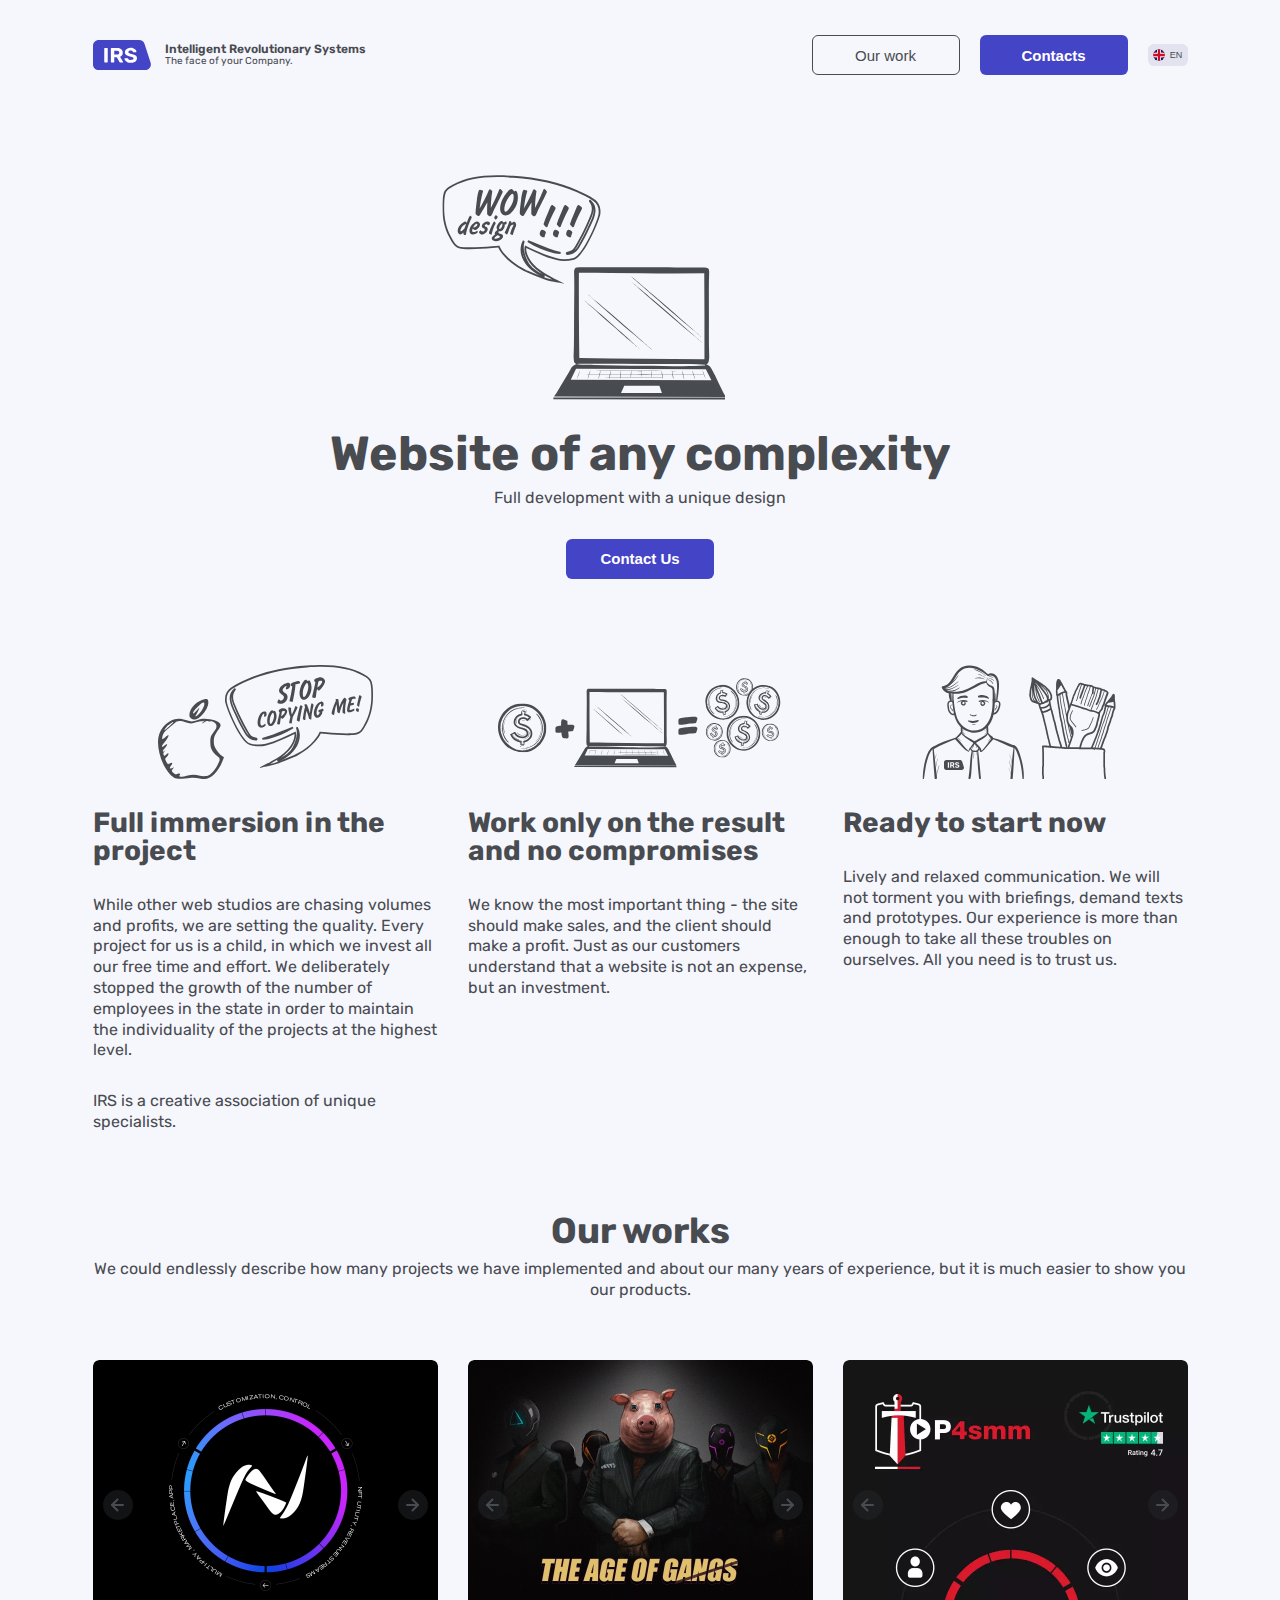
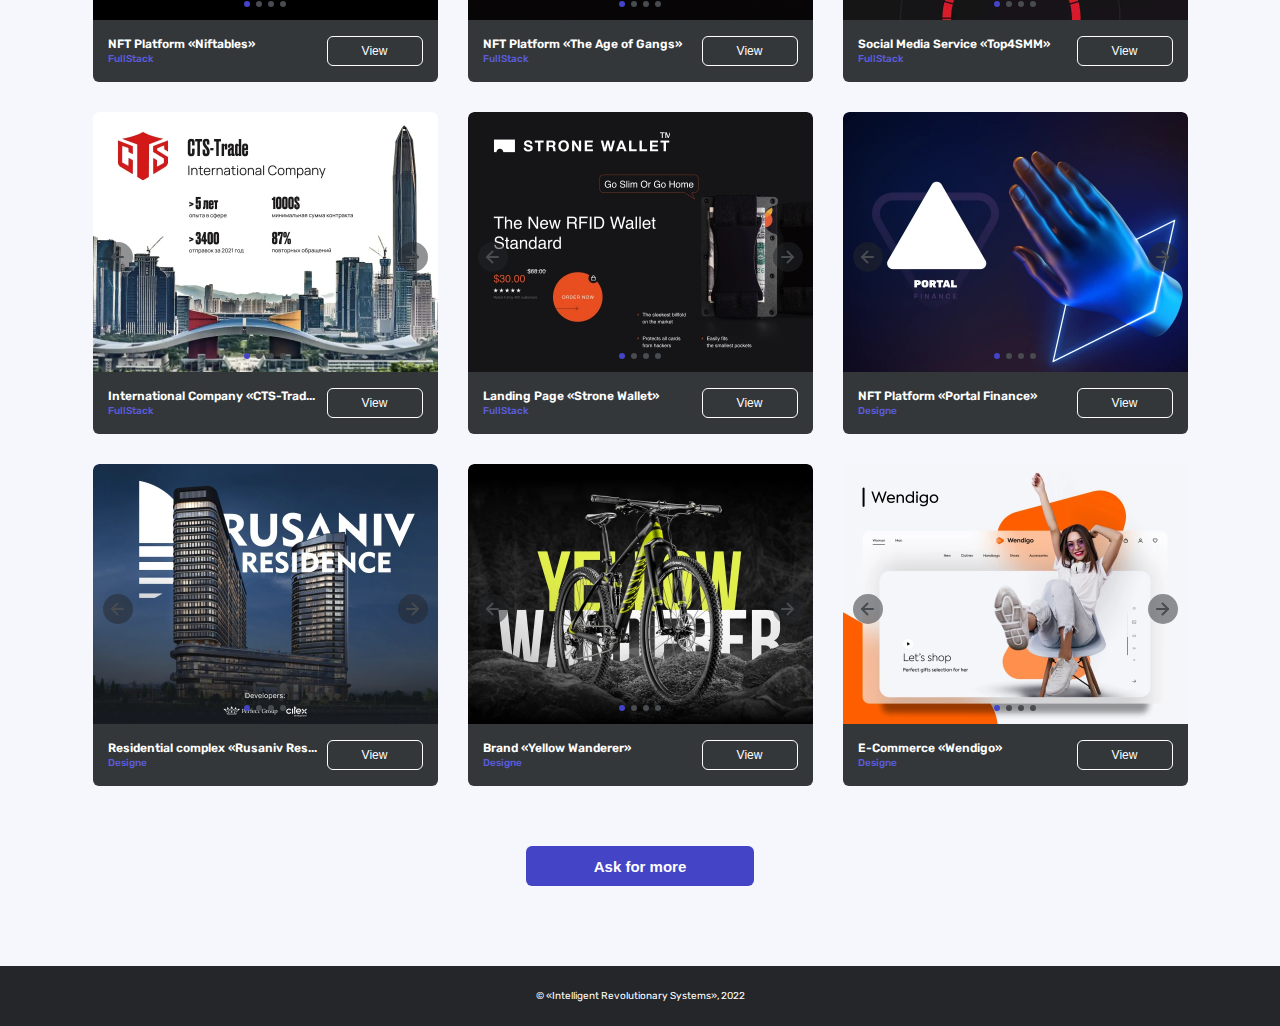
==== commit 4712fb49: "fix mail" ====
--- a/index.html
+++ b/index.html
@@ -46,13 +46,13 @@
           </div>
         </a>
 
-        <a href="mailto:webirsteam@gmail.com" target="_blank">
+        <a href="mailto:hello@irsystems.art" target="_blank">
           <div class="social__flex-elem social__elem3">
             <div class="flex-elem__left-block">
               <img src="./img/social/mail.svg" alt="mail">
               <div class="span-container">
               <span>E-mail</span>
-              <span>webirsteam@gmail.com</span>
+              <span>hello@irsystems.art</span>
               </div>
             </div>
             <img src="./img/social/mail-qr.svg" class="flex-elem__qr">
--- a/css/style.css
+++ b/css/style.css
@@ -899,8 +899,8 @@
 
 body .wrapper .portfolio .portfolio__flex-container .flex-elem .flex-elem__slider .swiper-button-next {
   background-image: url(../img/portfolio/arrow-grey.svg);
-  -webkit-transform: rotate(180deg) translateY(-50%);
-          transform: rotate(180deg) translateY(-50%);
+  -webkit-transform: rotate(180deg);
+          transform: rotate(180deg);
 }
 
 body .wrapper .portfolio .portfolio__flex-container .flex-elem .flex-elem__slider .swiper-pagination .swiper-pagination-bullet {
